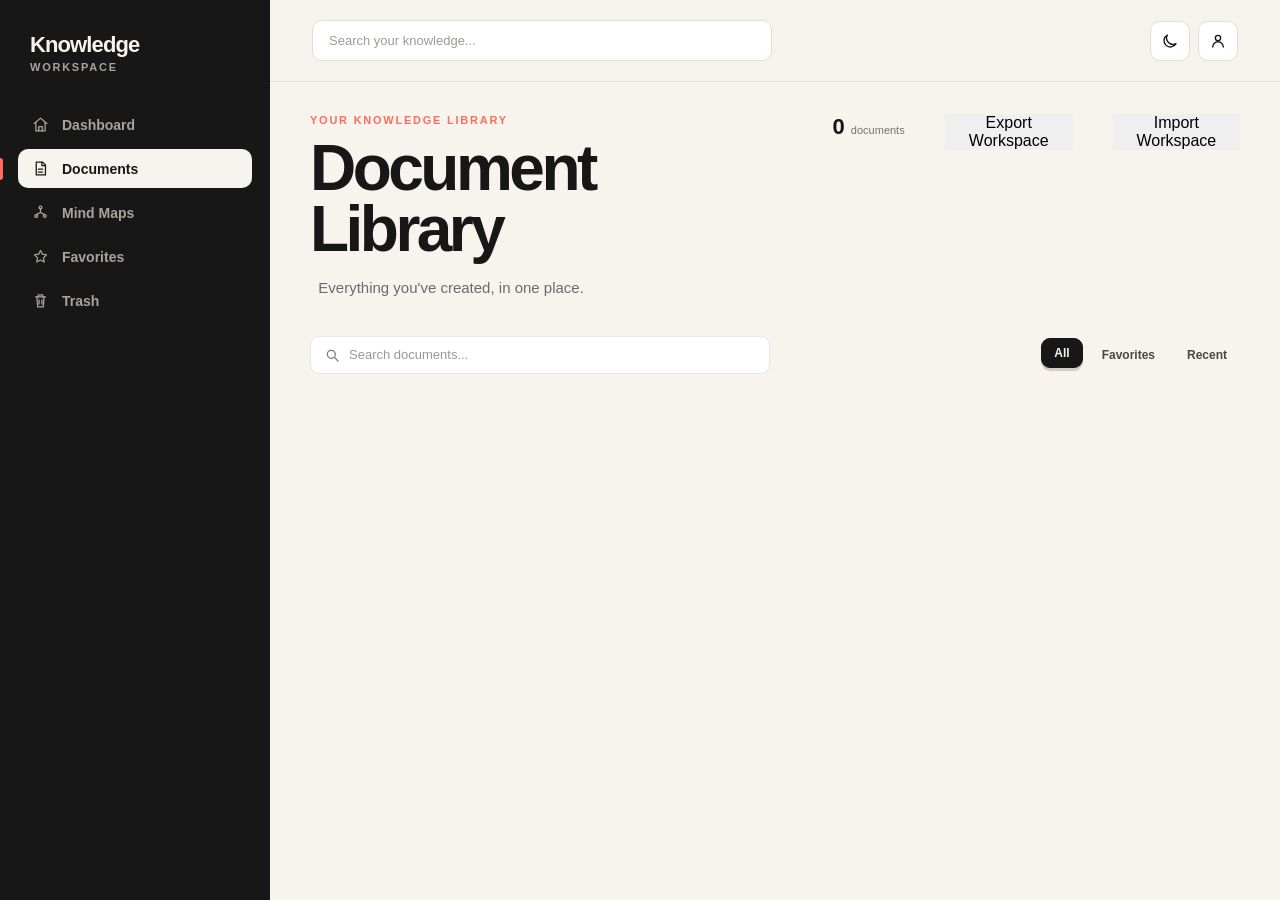
==== documents.html @ 34ec29ee "feat: add trash import export and attachments" ====
<!DOCTYPE html>
<html lang="en">
<head>
    <meta charset="UTF-8">
    <meta
        name="viewport"
        content="width=device-width, initial-scale=1.0"
    >
    <title>Documents — Knowledge Workspace</title>
    <link rel="stylesheet" href="css/style.css">
    <link rel="stylesheet" href="css/layout.css">
    <link rel="stylesheet" href="css/components.css">
    <link rel="stylesheet" href="css/documents.css">
</head>

<body>

    <div class="app">

        <aside class="sidebar">

            <div class="brand">
                <h2>Knowledge</h2>
                <span>Workspace</span>
            </div>

            <nav class="sidebar-nav">

                <button
                    class="nav-item"
                    type="button"
                    onclick="window.location.href='index.html'"
                >
                    <span>
                        <svg viewBox="0 0 24 24" aria-hidden="true">
                            <path d="M3 10.5L12 3l9 7.5"></path>
                            <path d="M5.5 9.5V21h13V9.5"></path>
                            <path d="M9.5 21v-6h5v6"></path>
                        </svg>
                    </span>
                    Dashboard
                </button>

                <button
                    class="nav-item active"
                    type="button"
                >
                    <span>
                        <svg viewBox="0 0 24 24" aria-hidden="true">
                            <path d="M6 3h9l4 4v14H6z"></path>
                            <path d="M14 3v5h5"></path>
                            <path d="M9 13h6"></path>
                            <path d="M9 17h6"></path>
                        </svg>
                    </span>
                    Documents
                </button>

                <button
                    class="nav-item"
                    type="button"
                >
                    <span>
                        <svg viewBox="0 0 24 24" aria-hidden="true">
                            <circle cx="12" cy="5" r="2"></circle>
                            <circle cx="6" cy="17" r="2"></circle>
                            <circle cx="18" cy="17" r="2"></circle>
                            <path d="M12 7v5"></path>
                            <path d="M12 12L6 15"></path>
                            <path d="M12 12l6 3"></path>
                        </svg>
                    </span>
                    Mind Maps
                </button>

                <button
                    class="nav-item"
                    type="button"
                >
                    <span>
                        <svg viewBox="0 0 24 24" aria-hidden="true">
                            <path d="M12 3.5l2.6 5.3 5.9.9-4.3 4.2 1 5.9-5.2-2.8-5.2 2.8 1-5.9-4.3-4.2 5.9-.9z"></path>
                        </svg>
                    </span>
                    Favorites
                </button>

                <button
                    class="nav-item"
                    type="button"
                    onclick="window.location.href='trash.html'"
                >
                    <span>
                        <svg viewBox="0 0 24 24" aria-hidden="true">
                            <path d="M5 7h14"></path>
                            <path d="M9 7V4h6v3"></path>
                            <path d="M7 7l1 14h8l1-14"></path>
                            <path d="M10 11v6"></path>
                            <path d="M14 11v6"></path>
                        </svg>
                    </span>
                    Trash
                </button>

            </nav>

        </aside>

        <main class="main-content">

            <header class="topbar">

                <div class="search-container">
                    <input
                        type="text"
                        id="searchInput"
                        placeholder="Search your knowledge..."
                        autocomplete="off"
                    >
                </div>

                <div class="topbar-actions">

                    <button
                        id="themeToggle"
                        title="Toggle theme"
                        type="button"
                    >
                        <svg
                            viewBox="0 0 24 24"
                            aria-hidden="true"
                        >
                            <path d="M20 15.5A8.5 8.5 0 0 1 8.5 4 8.5 8.5 0 1 0 20 15.5z"></path>
                        </svg>
                    </button>

                    <button
                        id="profileBtn"
                        title="Profile"
                        type="button"
                    >
                        <svg
                            viewBox="0 0 24 24"
                            aria-hidden="true"
                        >
                            <circle
                                cx="12"
                                cy="8"
                                r="3.5"
                            ></circle>
                            <path d="M5 20a7 7 0 0 1 14 0"></path>
                        </svg>
                    </button>

                </div>

            </header>

            <section class="documents-page">

                <div class="documents-header">

                    <div>
                        <div class="documents-eyebrow">
                            YOUR KNOWLEDGE LIBRARY
                        </div>

                        <h1>
                            Document Library
                        </h1>

                        <p>
                            &nbsp; Everything you've created, in one place.
                        </p>
                    </div>

                    <div class="documents-count">
                        <strong id="documentCount">0</strong>
                        <span>documents</span>
                    </div>
                    <button
                        id="exportWorkspaceBtn"
                        class="secondary-btn"
                        type="button"
                    >
                        Export Workspace
                    </button>

                    <button
                        id="importWorkspaceBtn"
                        class="secondary-btn"
                        type="button"
                    >
                        Import Workspace
                    </button>

                    <input
                        id="importWorkspaceInput"
                        type="file"
                        accept=".json,application/json"
                        hidden
                    >
                </div>

                <div class="documents-controls">

                    <div class="document-library-search">

                        <svg viewBox="0 0 24 24" aria-hidden="true">
                            <circle
                                cx="11"
                                cy="11"
                                r="6"
                            ></circle>
                            <path d="M16 16l5 5"></path>
                        </svg>

                        <input
                            type="text"
                            id="librarySearch"
                            placeholder="Search documents..."
                            autocomplete="off"
                        >

                    </div>

                    <div class="document-filters">

                        <button
                            class="library-filter active"
                            type="button"
                        >
                            All
                        </button>

                        <button
                            class="library-filter"
                            type="button"
                        >
                            Favorites
                        </button>

                        <button
                            class="library-filter"
                            type="button"
                        >
                            Recent
                        </button>

                    </div>

                </div>

                <div class="document-library-grid" id="documentLibraryGrid">

                </div>

            </section>

        </main>

    </div>
    <script
        type="module"
        src="js/app.js"
    ></script>
</body>
</html>
---- css/style.css ----
* {
    margin: 0;
    padding: 0;
    box-sizing: border-box;
}

html {
    scroll-behavior: smooth;
}

body {
    font-family: Arial, Helvetica, sans-serif;
    background: #F7F4ED;
    color: #171717;
    min-height: 100vh;
}

h1,
h2,
h3,
h4,
p {
    margin: 0;
}

h1,
h2,
h3 {
    letter-spacing: -0.03em;
}

button,
input,
textarea {
    font: inherit;
}

button {
    border: none;
    cursor: pointer;
}

::-webkit-scrollbar {
    width: 8px;
}

::-webkit-scrollbar-track {
    background: transparent;
}

::-webkit-scrollbar-thumb {
    background: #D4CEC2;
    border-radius: 20px;
}

::-webkit-scrollbar-thumb:hover {
    background: #B8B0A3;
}

::selection {
    background: #171717;
    color: #F7F4ED;
}

button,
a,
input,
.document-card,
.workspace-item,
.folder-item {
    transition:
        background-color 180ms ease,
        color 180ms ease,
        border-color 180ms ease,
        transform 180ms ease,
        box-shadow 180ms ease,
        opacity 180ms ease;
}

/* Mind Map */

.mindmap-widget {
    position: fixed;
    right: 28px;
    bottom: 28px;
    z-index: 100;
}

.mindmap-toggle {
    height: 52px;
    display: flex;
    align-items: center;
    justify-content: center;
    gap: 9px;
    padding: 0 18px;
    border: 1px solid rgba(23,23,23,0.12);
    border-radius: 26px;
    background: #171717;
    color: #FFFFFF;
    font-family: inherit;
    font-size: 13px;
    font-weight: 700;
    cursor: pointer;
    box-shadow: 0 14px 35px rgba(23,23,23,0.18);
    transition:
        transform 180ms ease,
        box-shadow 180ms ease;
}

.mindmap-toggle:hover {
    transform: translateY(-3px);
    box-shadow: 0 18px 40px rgba(23,23,23,0.25);
}

.mindmap-toggle span:first-child {
    font-size: 19px;
}

.mindmap-panel {
    position: absolute;
    right: 0;
    bottom: 66px;
    width: min(1100px, calc(100vw - 48px));
    height: min(600px, calc(100vh - 120px));
    overflow: hidden;
    background: #F3F0E8;
    border: 1px solid rgba(23,23,23,0.1);
    border-radius: 18px;
    box-shadow: 0 30px 80px rgba(23,23,23,0.22);
    opacity: 0;
    visibility: hidden;
    transform: translateY(14px) scale(0.96);
    transform-origin: bottom right;
    transition:
        opacity 180ms ease,
        transform 180ms ease,
        visibility 180ms ease;
}

.mindmap-widget:hover .mindmap-panel {
    opacity: 1;
    visibility: visible;
    transform: translateY(0) scale(1);
}

.mindmap-svg {
    display: block;
    width: 100%;
    height: 100%;
    cursor: grab;
    pointer-events: auto;
    background:
        radial-gradient(
            circle at 50% 50%,
            rgba(255,255,255,0.75),
            transparent 48%
        ),
        #F3F0E8;
}

.mindmap-svg.dragging {
    cursor: grabbing;
}

.mindmap-line {
    fill: none;
    stroke: #B8B7AE;
    stroke-width: 1.8;
}

.mindmap-workspace .mindmap-card {
    fill: #243447;
    stroke: #243447;
    stroke-width: 2;
}

.mindmap-folder .mindmap-card {
    fill: #D8A96A;
    stroke: #C99758;
    stroke-width: 1.5;
}

.mindmap-document .mindmap-card {
    fill: #FFFDF8;
    stroke: #D7D2C7;
    stroke-width: 1.5;
}

.mindmap-workspace .mindmap-eyebrow {
    fill: rgba(255,255,255,0.58);
    font-family: Georgia, serif;
    font-size: 8px;
    font-weight: 700;
    letter-spacing: 1.8px;
    pointer-events: none;
}

.mindmap-workspace .mindmap-title {
    fill: #FFFFFF;
    font-family: Georgia, serif;
    font-size: 17px;
    font-weight: 700;
    pointer-events: none;
}

.mindmap-card-title {
    fill: #263238;
    font-family: Georgia, serif;
    font-size: 11px;
    font-weight: 600;
    pointer-events: none;
}

.mindmap-folder .mindmap-card-title {
    fill: #352719;
}

.mindmap-node {
    cursor: pointer;
    pointer-events: all;
}

.mindmap-node:hover {
    opacity: 0.86;
}

.mindmap-card {
    transition:
        stroke 160ms ease,
        opacity 160ms ease;
}

.mindmap-node:hover .mindmap-card {
    opacity: 0.9;
}

.mindmap-link {
    stroke: #C99758;
    stroke-width: 2.4;
    stroke-dasharray: 7 5;
    opacity: 0.9;
    cursor: pointer;
    transition:
        opacity 160ms ease,
        stroke-width 160ms ease;
}

.mindmap-link-active {
    opacity: 1;
    stroke-width: 3.5;
}

.mindmap-document.mindmap-node-active .mindmap-card {
    stroke: #C99758;
    stroke-width: 4;
    filter: drop-shadow(0 5px 10px rgba(201,151,88,0.3));
}

.mindmap-node-active .mindmap-card {
    stroke: #C99758 !important;
    stroke-width: 4 !important;
    filter: drop-shadow(0 5px 10px rgba(201,151,88,0.3));
}

.mindmap-legend {
    position: absolute;
    left: 18px;
    bottom: 18px;
    display: flex;
    gap: 16px;
    padding: 8px 11px;
    border: 1px solid rgba(23,23,23,0.08);
    border-radius: 9px;
    background: rgba(255,253,248,0.94);
    box-shadow: 0 8px 20px rgba(23,23,23,0.08);
    color: #263238;
    font-size: 10px;
    font-weight: 600;
}

.mindmap-legend span {
    display: flex;
    align-items: center;
    gap: 6px;
}

.mindmap-legend-line {
    display: inline-block;
    width: 20px;
    height: 2px;
    background: #B8B7AE;
}

.mindmap-legend-line.relationship {
    height: 0;
    border-top: 2px dashed #C99758;
    background: none;
}

@media (max-width: 800px) {
    .mindmap-panel {
        width: calc(100vw - 32px);
        height: 420px;
    }

    .mindmap-widget {
        right: 16px;
        bottom: 16px;
    }

    .mindmap-toggle-label {
        display: none;
    }

    .mindmap-toggle {
        width: 52px;
        padding: 0;
    }
}

@media (prefers-reduced-motion: reduce) {
    *,
    *::before,
    *::after {
        animation-duration: 0.01ms !important;
        animation-iteration-count: 1 !important;
        transition-duration: 0.01ms !important;
        scroll-behavior: auto !important;
    }

    .mindmap-toggle,
    .mindmap-panel,
    .mindmap-card {
        transition: none;
    }
}
---- css/layout.css ----
.app {
    display: flex;
    min-height: 100vh;
}

.sidebar {
    width: 270px;
    min-width: 270px;
    height: 100vh;

    position: sticky;
    top: 0;

    display: flex;
    flex-direction: column;

    padding: 28px 18px;

    background: #171717;
    color: #F7F4ED;

    overflow-y: auto;
}

.brand {
    padding: 4px 12px 32px;
}

.brand h2 {
    font-size: 22px;
    font-weight: 800;
    letter-spacing: -0.04em;
}

.brand span {
    display: block;
    margin-top: 3px;

    color: #A9A49B;

    font-size: 11px;
    font-weight: 700;
    letter-spacing: 0.16em;
    text-transform: uppercase;
}

.sidebar-nav {
    display: flex;
    flex-direction: column;
    gap: 5px;
}

.nav-item {
    width: 100%;

    display: flex;
    align-items: center;
    gap: 12px;

    padding: 11px 12px;

    border-radius: 10px;

    background: transparent;
    color: #A9A49B;

    text-align: left;

    font-size: 14px;
    font-weight: 600;
}

.nav-item span {
    width: 20px;

    display: flex;
    justify-content: center;
    align-items: center;

    font-size: 16px;
}

.nav-item:hover {
    background: #242424;
    color: #F7F4ED;

    transform: translateX(3px);
}

.nav-item.active {
    background: #F7F4ED;
    color: #171717;
}

.sidebar-section {
    margin-top: 34px;
}

.section-header {
    display: flex;
    align-items: center;
    justify-content: space-between;

    padding: 0 10px;
    margin-bottom: 10px;
}

.section-header span {
    color: #77736C;

    font-size: 10px;
    font-weight: 800;

    letter-spacing: 0.14em;
}

.section-header button {
    width: 24px;
    height: 24px;

    display: flex;
    align-items: center;
    justify-content: center;

    border-radius: 7px;

    background: #242424;
    color: #A9A49B;

    font-size: 18px;
    line-height: 1;
}

.section-header button:hover {
    background: #F7F4ED;
    color: #171717;

    transform: rotate(90deg);
}

.main-content {
    flex: 1;
    min-width: 0;

    min-height: 100vh;

    background: #F7F4ED;
}

.topbar {
    height: 82px;

    display: flex;
    align-items: center;
    justify-content: space-between;

    padding: 0 42px;

    border-bottom: 1px solid #E3DED4;

    background: rgba(247, 244, 237, 0.92);

    position: sticky;
    top: 0;
    z-index: 20;
}

.search-container {
    width: min(460px, 50%);
}

.search-container input {
    width: 100%;

    padding: 12px 16px;

    border: 1px solid #E3DED4;
    border-radius: 10px;

    outline: none;

    background: #FFFFFF;
    color: #171717;

    font-size: 13px;
}

.search-container input::placeholder {
    color: #A09A90;
}

.search-container input:focus {
    border-color: #171717;

    box-shadow:
        0 0 0 3px rgba(23, 23, 23, 0.06);
}

.topbar-actions {
    display: flex;
    align-items: center;
    gap: 8px;
}

.topbar-actions button {
    width: 40px;
    height: 40px;

    display: flex;
    align-items: center;
    justify-content: center;

    border: 1px solid #E3DED4;
    border-radius: 10px;

    background: #FFFFFF;
    color: #171717;

    font-size: 15px;
}

.topbar-actions button:hover {
    border-color: #171717;

    transform: translateY(-2px);
}

.dashboard {
    max-width: 1380px;

    margin: 0 auto;

    padding: 56px 42px 80px;
}

.dashboard-header {
    display: flex;
    align-items: flex-end;
    justify-content: space-between;

    gap: 40px;

    padding-bottom: 42px;
}

.dashboard-header > div {
    max-width: 700px;
}

.dashboard-header h1 {
    margin-top: 7px;

    font-size: clamp(38px, 4vw, 58px);
    line-height: 0.98;
    font-weight: 800;
}

.dashboard-header .subtitle {
    margin-top: 18px;

    color: #6B6B6B;

    font-size: 16px;
}

@media (max-width: 900px) {

    .sidebar {
        width: 220px;
        min-width: 220px;
    }

    .topbar {
        padding: 0 24px;
    }

    .dashboard {
        padding: 40px 24px 60px;
    }

    .dashboard-header {
        align-items: flex-start;
        flex-direction: column;
    }

}

@media (max-width: 700px) {

    .sidebar {
        display: none;
    }

    .topbar {
        height: 72px;
        padding: 0 18px;
    }

    .search-container {
        width: 100%;
    }

    .topbar-actions {
        display: none;
    }

    .dashboard {
        padding: 32px 18px 50px;
    }

}
---- css/components.css ----
.eyebrow {
    color: #FF6B5E;
    font-size: 11px;
    font-weight: 800;
    letter-spacing: 0.16em;
    text-transform: uppercase;
}

.primary-btn {
    display: inline-flex;
    align-items: center;
    justify-content: center;
    gap: 9px;
    padding: 12px 18px;
    border-radius: 10px;
    background: #171717;
    color: #F7F4ED;
    font-size: 13px;
    font-weight: 700;
    box-shadow: 0 5px 0 #D4CEC2;
    transition:
        transform 180ms ease,
        box-shadow 180ms ease,
        background-color 180ms ease;
}

.primary-btn span {
    font-size: 18px;
    line-height: 1;
}

.primary-btn:hover {
    transform: translateY(-3px);
    box-shadow: 0 8px 0 #D4CEC2;
}

.primary-btn:active {
    transform: translateY(1px);
    box-shadow: 0 3px 0 #D4CEC2;
}

.quick-actions {
    display: grid;
    grid-template-columns: 1.35fr 1fr 0.85fr;
    gap: 16px;
    margin-bottom: 70px;
    animation: fadeUp 500ms ease 80ms both;
}

.quick-card {
    position: relative;
    min-height: 170px;
    display: flex;
    flex-direction: column;
    align-items: flex-start;
    justify-content: flex-end;
    padding: 26px;
    border: 1px solid #E3DED4;
    border-radius: 16px;
    background: #FFFFFF;
    text-align: left;
    overflow: hidden;
    cursor: pointer;
    transition:
        transform 220ms cubic-bezier(0.2, 0.8, 0.2, 1),
        border-color 220ms ease,
        box-shadow 220ms ease;
}

.quick-card:first-child {
    background: #171717;
    color: #F7F4ED;
    border-color: #171717;
}

.quick-card:first-child small {
    color: #A9A49B;
}

.quick-card:first-child > span {
    background: #2A2A2A;
}

.quick-card:nth-child(2) {
    background: #F0ECFF;
}

.quick-card:nth-child(3) {
    background: #E4F5F1;
}

.quick-card::before {
    content: "";
    position: absolute;
    width: 120px;
    height: 120px;
    top: -45px;
    right: -30px;
    border-radius: 45% 55% 50% 50%;
    background: #F4C95D;
    opacity: 0.75;
    transition: transform 300ms ease;
}

.quick-card:nth-child(2)::before {
    background: #B8A7FF;
}

.quick-card:nth-child(3)::before {
    background: #1FA7A0;
}

.quick-card:hover {
    transform: translateY(-5px);
    border-color: #171717;
    box-shadow: 0 12px 30px rgba(23, 23, 23, 0.08);
}

.quick-card:hover::before {
    transform: scale(1.3) rotate(15deg);
}

.quick-card > span {
    position: relative;
    z-index: 1;
    width: 42px;
    height: 42px;
    display: flex;
    align-items: center;
    justify-content: center;
    margin-bottom: auto;
    border-radius: 11px;
    background: #F7F4ED;
    font-size: 20px;
}

.quick-card strong {
    position: relative;
    z-index: 1;
    font-size: 16px;
    font-weight: 750;
}

.quick-card small {
    position: relative;
    z-index: 1;
    margin-top: 5px;
    color: #77736C;
    font-size: 12px;
}

.content-section {
    margin-top: 10px;
    animation: fadeUp 500ms ease 160ms both;
}

.section-title {
    display: flex;
    align-items: flex-end;
    justify-content: space-between;
    margin-bottom: 20px;
}

.section-title h2 {
    font-size: 25px;
    font-weight: 800;
}

.section-title p {
    margin-top: 5px;
    color: #77736C;
    font-size: 13px;
}

.text-btn {
    background: transparent;
    color: #171717;
    font-size: 13px;
    font-weight: 700;
}

.text-btn:hover {
    transform: translateX(4px);
}

.document-grid {
    display: grid;
    grid-template-columns: repeat(auto-fill, minmax(240px, 1fr));
    gap: 16px;
    align-items: stretch;
}

.document-card {
    position: relative;
    min-height: 205px;
    display: flex;
    flex-direction: column;
    padding: 24px;
    border: 1px solid #E3DED4;
    border-radius: 16px;
    background: #FFFFFF;
    cursor: pointer;
    overflow: hidden;
    animation: scaleIn 300ms ease both;
    transition:
        transform 220ms cubic-bezier(0.2, 0.8, 0.2, 1),
        border-color 220ms ease,
        box-shadow 220ms ease;
}

.document-card::after {
    content: "";
    position: absolute;
    width: 7px;
    height: 7px;
    top: 18px;
    right: 18px;
    border-radius: 50%;
    background: #FF6B5E;
}

.document-card::before {
    content: "";
    position: absolute;
    left: 0;
    bottom: 0;
    width: 100%;
    height: 3px;
    background: #E3DED4;
    transform: scaleX(0);
    transform-origin: left;
    transition: transform 250ms ease;
}

.document-card:hover {
    transform: translateY(-6px) rotate(-0.3deg);
    border-color: #171717;
    box-shadow: 0 14px 30px rgba(23, 23, 23, 0.08);
}

.document-card:hover::before {
    transform: scaleX(1);
}

.document-card:nth-child(even):hover {
    transform: translateY(-6px) rotate(0.3deg);
}

.document-card:nth-child(3n + 1)::before {
    background: #5865F2;
}

.document-card:nth-child(3n + 2)::before {
    background: #FF6B5E;
}

.document-card:nth-child(3n)::before {
    background: #1FA7A0;
}

.document-card.active {
    border: 2px solid #5865F2;
}

.document-icon {
    position: relative;
    width: 44px;
    height: 44px;
    display: flex;
    align-items: center;
    justify-content: center;
    margin-bottom: 30px;
    border-radius: 11px;
    background: #F0ECFF;
    font-size: 20px;
    overflow: hidden;
    transition:
        transform 220ms cubic-bezier(0.2, 0.8, 0.2, 1);
}

.document-icon::after {
    content: "";
    position: absolute;
    width: 18px;
    height: 18px;
    top: -7px;
    right: -7px;
    border-radius: 50%;
    background: #F4C95D;
    opacity: 0.7;
}

.document-card:nth-child(3n + 2) .document-icon {
    background: #FFF0EC;
}

.document-card:nth-child(3n) .document-icon {
    background: #E4F5F1;
}

.document-card:hover .document-icon {
    transform: rotate(-4deg) scale(1.06);
}

.document-info {
    min-width: 0;
}

.document-info h3 {
    max-width: 85%;
    font-size: 17px;
    font-weight: 750;
    line-height: 1.2;
    overflow: hidden;
    text-overflow: ellipsis;
    white-space: nowrap;
}

.document-info p {
    display: inline-flex;
    align-items: center;
    gap: 5px;
    margin-top: 7px;
    color: #77736C;
    font-size: 12px;
}

.document-info p::before {
    content: "";
    width: 5px;
    height: 5px;
    border-radius: 50%;
    background: #B8A7FF;
}

.document-card-top {
    display: flex;
    align-items: flex-start;
    justify-content: space-between;
}

.favorite-document-btn {
    width: 32px;
    height: 32px;
    display: grid;
    place-items: center;
    border: none;
    background: transparent;
    color: #888;
    cursor: pointer;
    font-size: 19px;
    line-height: 1;
    transition: color 160ms ease, transform 160ms ease;
}

.favorite-document-btn:hover {
    color: #B87935;
    transform: scale(1.12);
}

.document-info {
    margin-top: 16px;
}

.document-meta-row {
    display: flex;
    align-items: center;
    justify-content: space-between;
    gap: 12px;
    margin-top: 10px;
    min-height: 30px;
}

.document-tags {
    display: flex;
    align-items: center;
    flex-wrap: wrap;
    gap: 5px;
    min-width: 0;
}

.document-tags span {
    padding: 4px 7px;
    background: #F1EEE6;
    color: #666;
    border-radius: 5px;
    font-size: 10px;
    font-weight: 700;
}

.tag-document-btn {
    border: none;
    background: transparent;
    color: #999;
    padding: 3px 6px;
    font-family: inherit;
    font-size: 12px;
    font-weight: 700;
    cursor: pointer;
    transition: color 150ms ease, background 150ms ease;
}

.tag-document-btn:hover {
    color: #171717;
    background: #F1EEE6;
    border-radius: 5px;
}

.document-add-tag {
    padding: 4px 7px;
}

.document-card-actions {
    display: flex;
    align-items: center;
    gap: 3px;
    flex-shrink: 0;
    opacity: 0;
    transform: translateY(3px);
    transition: opacity 160ms ease, transform 160ms ease;
}

.document-card:hover .document-card-actions {
    opacity: 1;
    transform: translateY(0);
}

.rename-document-btn,
.delete-document-btn {
    width: 28px;
    height: 28px;
    display: grid;
    place-items: center;
    border: none;
    background: transparent;
    color: #888;
    cursor: pointer;
    border-radius: 5px;
    transition: background 150ms ease, color 150ms ease;
}

.rename-document-btn:hover {
    background: #F1EEE6;
    color: #171717;
}

.delete-document-btn:hover {
    background: #F8EDED;
    color: #9B3D3D;
}

.workspace-item,
.folder-item {
    position: relative;
    display: flex;
    align-items: center;
    min-height: 40px;
    margin-bottom: 3px;
    padding: 7px 8px;
    border-radius: 9px;
    color: #A9A49B;
    cursor: pointer;
    transition:
        transform 180ms ease,
        background-color 180ms ease,
        color 180ms ease;
}

.workspace-item:hover,
.folder-item:hover {
    background: #242424;
    color: #F7F4ED;
    transform: translateX(4px);
}

.workspace-item.active,
.folder-item.active {
    background: #292929;
    color: #FFFFFF;
    box-shadow: inset 3px 0 0 #FF6B5E;
}

.workspace-name,
.folder-name {
    flex: 1;
    overflow: hidden;
    padding-right: 4px;
    font-size: 13px;
    font-weight: 600;
    text-overflow: ellipsis;
    white-space: nowrap;
}

.workspace-icon,
.folder-icon {
    width: 22px;
    height: 22px;
    display: flex;
    align-items: center;
    justify-content: center;
    flex-shrink: 0;
    margin-right: 7px;
    color: #77736C;
}

.workspace-item:hover .workspace-icon,
.workspace-item.active .workspace-icon {
    color: #F4C95D;
}

.folder-item:hover .folder-icon,
.folder-item.active .folder-icon {
    color: #1FA7A0;
}

.workspace-icon svg,
.folder-icon svg {
    width: 15px;
    height: 15px;
}

.rename-workspace-btn,
.delete-workspace-btn,
.rename-folder-btn,
.delete-folder-btn {
    width: 26px;
    height: 26px;
    display: flex;
    align-items: center;
    justify-content: center;
    flex-shrink: 0;
    margin-left: 3px;
    border-radius: 6px;
    background: transparent;
    color: #77736C;
    font-size: 11px;
    opacity: 0;
}

.workspace-item:hover button,
.folder-item:hover button {
    opacity: 1;
}

.rename-workspace-btn:hover,
.rename-folder-btn:hover {
    background: #B8A7FF;
    color: #171717;
}

.delete-workspace-btn:hover,
.delete-folder-btn:hover {
    background: #FF6B5E;
    color: #FFFFFF;
}

.rename-workspace-btn svg,
.delete-workspace-btn svg,
.rename-folder-btn svg,
.delete-folder-btn svg,
.rename-document-btn svg,
.delete-document-btn svg {
    width: 14px;
    height: 14px;
}

.sidebar-section {
    position: relative;
}

.sidebar-section + .sidebar-section {
    padding-top: 4px;
}

.sidebar-section + .sidebar-section::before {
    content: "";
    position: absolute;
    top: -17px;
    left: 10px;
    right: 10px;
    height: 1px;
    background: #2B2B2B;
}

.empty-state {
    position: relative;
    grid-column: 1 / -1;
    min-height: 280px;
    display: flex;
    flex-direction: column;
    align-items: center;
    justify-content: center;
    padding: 40px;
    border: 1px dashed #CFC8BB;
    border-radius: 18px;
    background: rgba(255, 255, 255, 0.45);
    text-align: center;
    overflow: hidden;
    animation: fadeUp 400ms ease both;
}

.empty-state::before,
.empty-state::after {
    content: "";
    position: absolute;
    border-radius: 50%;
    pointer-events: none;
}

.empty-state::before {
    width: 110px;
    height: 110px;
    top: -55px;
    right: 8%;
    background: #B8A7FF;
    opacity: 0.25;
}

.empty-state::after {
    width: 75px;
    height: 75px;
    bottom: -35px;
    left: 10%;
    background: #1FA7A0;
    opacity: 0.18;
}

.empty-state > * {
    position: relative;
    z-index: 1;
}

.empty-icon {
    width: 58px;
    height: 58px;
    display: flex;
    align-items: center;
    justify-content: center;
    margin-bottom: 16px;
    border-radius: 16px;
    background: #F4C95D;
    font-size: 25px;
}

.empty-state h3 {
    font-size: 18px;
}

.empty-state p {
    max-width: 400px;
    margin-top: 8px;
    color: #77736C;
    font-size: 13px;
    line-height: 1.6;
}

.empty-state .primary-btn {
    margin-top: 20px;
}

svg {
    width: 18px;
    height: 18px;
    fill: none;
    stroke: currentColor;
    stroke-width: 1.8;
    stroke-linecap: round;
    stroke-linejoin: round;
    pointer-events: none;
}

.mindmap-svg {
    pointer-events: auto;
}

.nav-item svg {
    width: 17px;
    height: 17px;
}

.document-icon svg {
    width: 21px;
    height: 21px;
}

.dashboard-header {
    position: relative;
    min-height: 300px;
    display: flex;
    align-items: center;
    justify-content: space-between;
    padding: 30px 0 55px;
    overflow: hidden;
    animation: fadeUp 500ms ease both;
}

.hero-copy {
    position: relative;
    z-index: 2;
    max-width: 760px;
}

.hero-label {
    display: inline-flex;
    align-items: center;
    gap: 8px;
    margin-bottom: 18px;
    color: #6B6B6B;
    font-size: 10px;
    font-weight: 800;
    letter-spacing: 0.16em;
}

.hero-dot {
    width: 7px;
    height: 7px;
    border-radius: 50%;
    background: #FF6B5E;
}

.hero-copy h1 {
    max-width: 700px;
    font-size: clamp(58px, 7vw, 94px);
    line-height: 0.88;
    font-weight: 850;
    letter-spacing: -0.065em;
}

.hero-copy h1 span {
    display: inline-block;
    position: relative;
    color: #5865F2;
}

.hero-copy h1 span::after {
    content: "";
    position: absolute;
    left: 4px;
    right: -8px;
    bottom: -5px;
    height: 7px;
    background: #F4C95D;
    transform: rotate(-1.5deg);
    z-index: -1;
}

.hero-copy .subtitle {
    max-width: 480px;
    margin-top: 28px;
    color: #6B6B6B;
    font-size: 16px;
    line-height: 1.6;
}

.hero-side {
    position: relative;
    width: 230px;
    height: 230px;
    flex-shrink: 0;
}

.hero-shape {
    position: absolute;
    transition: transform 300ms ease;
}

.hero-shape-yellow {
    width: 120px;
    height: 120px;
    top: 10px;
    right: 20px;
    border-radius: 42% 58% 55% 45%;
    background: #F4C95D;
    transform: rotate(12deg);
}

.hero-shape-purple {
    width: 90px;
    height: 90px;
    top: 78px;
    left: 10px;
    border-radius: 50% 45% 55% 50%;
    background: #B8A7FF;
    transform: rotate(-18deg);
}

.hero-shape-teal {
    width: 65px;
    height: 65px;
    right: 5px;
    bottom: 15px;
    border-radius: 50%;
    background: #1FA7A0;
    transform: rotate(8deg);
}

.hero-side .primary-btn {
    position: absolute;
    left: 35px;
    bottom: 58px;
    z-index: 3;
}

.hero-side:hover .hero-shape-yellow {
    transform: rotate(18deg) translate(5px, -5px);
}

.hero-side:hover .hero-shape-purple {
    transform: rotate(-25deg) translate(-5px, 4px);
}

.hero-side:hover .hero-shape-teal {
    transform: translate(4px, -5px);
}

.nav-item {
    position: relative;
}

.nav-item.active::before {
    content: "";
    position: absolute;
    left: -18px;
    top: 50%;
    width: 3px;
    height: 22px;
    border-radius: 0 4px 4px 0;
    background: #FF6B5E;
    transform: translateY(-50%);
}

.topbar-actions button,
.section-header button {
    transition:
        transform 180ms ease,
        background-color 180ms ease,
        border-color 180ms ease,
        color 180ms ease;
}

.topbar-actions button:active,
.section-header button:active {
    transform: scale(0.92);
}

.document-card:nth-child(1) {
    animation-delay: 40ms;
}

.document-card:nth-child(2) {
    animation-delay: 80ms;
}

.document-card:nth-child(3) {
    animation-delay: 120ms;
}

.document-card:nth-child(4) {
    animation-delay: 160ms;
}

.document-card:nth-child(5) {
    animation-delay: 200ms;
}

.document-card:nth-child(6) {
    animation-delay: 240ms;
}

.modal-backdrop {
    position: fixed;
    inset: 0;
    z-index: 100;
    display: flex;
    align-items: center;
    justify-content: center;
    padding: 24px;
    background: rgba(23, 23, 23, 0.48);
    backdrop-filter: blur(5px);
    opacity: 0;
    pointer-events: none;
    transition: opacity 200ms ease;
}

.modal-backdrop.visible {
    opacity: 1;
    pointer-events: auto;
}

.modal {
    width: min(430px, 100%);
    padding: 28px;
    border: 1px solid #E3DED4;
    border-radius: 18px;
    background: #F7F4ED;
    box-shadow: 0 25px 70px rgba(23, 23, 23, 0.22);
    transform: translateY(18px) scale(0.97);
    transition:
        transform 220ms cubic-bezier(0.2, 0.8, 0.2, 1);
}

.modal-backdrop.visible .modal {
    transform: translateY(0) scale(1);
}

.modal-danger {
    border-top: 4px solid #FF6B5E;
}

.modal-header {
    display: flex;
    align-items: flex-start;
    justify-content: space-between;
    gap: 20px;
}

.modal-header h3 {
    font-size: 22px;
    font-weight: 800;
}

.modal-description {
    margin-top: 8px;
    color: #77736C;
    font-size: 13px;
    line-height: 1.6;
}

.modal-close {
    width: 32px;
    height: 32px;
    display: flex;
    align-items: center;
    justify-content: center;
    flex-shrink: 0;
    border-radius: 8px;
    background: #FFFFFF;
    color: #6B6B6B;
    font-size: 18px;
}

.modal-close:hover {
    background: #171717;
    color: #FFFFFF;
}

.modal-input {
    width: 100%;
    margin-top: 22px;
    padding: 13px 14px;
    border: 1px solid #D8D1C5;
    border-radius: 10px;
    outline: none;
    background: #FFFFFF;
    color: #171717;
    font-size: 14px;
}

.modal-input:focus {
    border-color: #5865F2;
    box-shadow: 0 0 0 3px rgba(88, 101, 242, 0.1);
}

.modal-actions {
    display: flex;
    justify-content: flex-end;
    gap: 9px;
    margin-top: 22px;
}

.modal-btn {
    padding: 10px 16px;
    border-radius: 9px;
    font-size: 13px;
    font-weight: 700;
}

.modal-btn-secondary {
    background: #E9E4DA;
    color: #171717;
}

.modal-btn-secondary:hover {
    background: #DCD5C9;
}

.modal-btn-primary {
    background: #171717;
    color: #F7F4ED;
}

.modal-btn-primary:hover {
    transform: translateY(-2px);
}

.modal-btn-danger {
    background: #FF6B5E;
    color: #FFFFFF;
}

.modal-btn-danger:hover {
    background: #E85B50;
    transform: translateY(-2px);
}

.toast-container {
    position: fixed;
    right: 24px;
    bottom: 24px;
    z-index: 150;
    display: flex;
    flex-direction: column;
    gap: 10px;
    pointer-events: none;
}

.toast {
    min-width: 260px;
    max-width: 380px;
    display: flex;
    align-items: center;
    gap: 11px;
    padding: 13px 15px;
    border: 1px solid #E3DED4;
    border-radius: 11px;
    background: #171717;
    color: #F7F4ED;
    font-size: 13px;
    font-weight: 600;
    box-shadow: 0 15px 35px rgba(23, 23, 23, 0.18);
    animation: toastIn 300ms cubic-bezier(0.2, 0.8, 0.2, 1) both;
}

.toast.success {
    border-left: 4px solid #1FA7A0;
}

.toast.error {
    border-left: 4px solid #FF6B5E;
}

.toast.hide {
    animation: toastOut 220ms ease both;
}

@keyframes fadeUp {
    from {
        opacity: 0;
        transform: translateY(12px);
    }

    to {
        opacity: 1;
        transform: translateY(0);
    }
}

@keyframes scaleIn {
    from {
        opacity: 0;
        transform: scale(0.96);
    }

    to {
        opacity: 1;
        transform: scale(1);
    }
}

@keyframes toastIn {
    from {
        opacity: 0;
        transform: translateY(12px) scale(0.96);
    }

    to {
        opacity: 1;
        transform: translateY(0) scale(1);
    }
}

@keyframes toastOut {
    from {
        opacity: 1;
        transform: translateY(0) scale(1);
    }

    to {
        opacity: 0;
        transform: translateY(8px) scale(0.97);
    }
}

@media (min-width: 1200px) {
    .dashboard-header {
        padding-top: 45px;
        padding-bottom: 65px;
    }
}

@media (max-width: 850px) {
    .quick-actions {
        grid-template-columns: 1fr;
    }
}

@media (max-width: 700px) {
    .sidebar {
        display: none;
    }

    .hero-side {
        display: none;
    }

    .hero-copy h1 {
        font-size: 58px;
    }

    .document-grid {
        grid-template-columns: 1fr;
    }

    .section-title {
        align-items: flex-start;
        flex-direction: column;
        gap: 10px;
    }

    .toast-container {
        left: 18px;
        right: 18px;
        bottom: 18px;
    }

    .toast {
        min-width: 0;
        width: 100%;
    }

    .document-meta-row {
        align-items: flex-start;
    }

    .document-card-actions {
        opacity: 1;
        transform: none;
    }
}

@media (prefers-reduced-motion: reduce) {
    .dashboard-header,
    .quick-actions,
    .content-section,
    .document-card,
    .empty-state {
        animation: none;
    }
}

.document-search {
    width: 100%;
    max-width: 520px;
    display: flex;
    align-items: center;
    gap: 10px;
    margin-bottom: 12px;
    padding: 11px 14px;
    border: 1px solid rgba(23,23,23,0.1);
    background: #FFFFFF;
    border-radius: 8px;
    transition: border-color 180ms ease, box-shadow 180ms ease;
}

.document-search:focus-within {
    border-color: rgba(23,23,23,0.3);
    box-shadow: 0 6px 20px rgba(23,23,23,0.06);
}

.document-search svg {
    width: 17px;
    height: 17px;
    flex-shrink: 0;
    fill: none;
    stroke: #777;
    stroke-width: 1.8;
    stroke-linecap: round;
}

.document-search input {
    width: 100%;
    border: none;
    outline: none;
    background: transparent;
    color: #171717;
    font-family: inherit;
    font-size: 13px;
}

.document-search input::placeholder {
    color: #999;
}

#favoritesFilterBtn,
#recentFilterBtn {
    margin-bottom: 22px;
    padding: 5px 8px;
    border: 1px solid transparent;
    border-radius: 9px;
    background: transparent;
    color: #4A4742;
    transition:
        transform 180ms ease,
        background-color 180ms ease,
        border-color 180ms ease,
        color 180ms ease,
        box-shadow 180ms ease;
}

#favoritesFilterBtn:hover,
#recentFilterBtn:hover {
    background: #F1EEE6;
    color: #171717;
    transform: translateY(-2px);
}

#favoritesFilterBtn.active,
#recentFilterBtn.active {
    border-color: #171717;
    background: #171717;
    color: #F7F4ED;
    box-shadow: 0 4px 0 #D4CEC2;
    transform: translateY(-2px);
}

#favoritesFilterBtn.active:hover,
#recentFilterBtn.active:hover {
    background: #292929;
    border-color: #292929;
    transform: translateY(-3px);
    box-shadow: 0 6px 0 #D4CEC2;
}

#favoritesFilterBtn:active,
#recentFilterBtn:active {
    transform: translateY(1px);
    box-shadow: none;
}
.filter-instruction {
    margin-bottom: 22px;
    padding: 5px 8px;
    border: 1px solid transparent;
    border-radius: 9px;
    background: transparent;
    color: #4A4742;
    transition:
        transform 180ms ease,
        background-color 180ms ease,
        border-color 180ms ease,
        color 180ms ease,
        box-shadow 180ms ease;
}
---- css/documents.css ----
.documents-page {
    width: 100%;
    max-width: 1320px;
    margin: 0 auto;
    padding: 32px 40px 70px;
    animation: fadeUp 500ms ease both;
}

.documents-header {
    display: flex;
    align-items: flex-start;
    justify-content: space-between;
    gap: 40px;
    margin-bottom: 36px;
}

.documents-eyebrow {
    margin-bottom: 12px;
    color: #FF6B5E;
    font-size: 11px;
    font-weight: 800;
    letter-spacing: 0.16em;
    text-transform: uppercase;
}

.documents-header h1 {
    font-size: clamp(44px, 5vw, 64px);
    line-height: 0.95;
    font-weight: 850;
    letter-spacing: -0.055em;
}

.documents-header p {
    margin-top: 16px;
    color: #6B6B6B;
    font-size: 15px;
    line-height: 1.6;
}
.documents-count {
    display: flex;
    align-items: baseline;
    gap: 6px;
    padding-bottom: 4px;
    color: #77736C;
}

.documents-count strong {
    color: #171717;
    font-size: 22px;
    font-weight: 800;
}

.documents-count span {
    font-size: 11px;
}

.documents-controls {
    display: flex;
    align-items: center;
    justify-content: space-between;
    gap: 16px;
    margin-bottom: 20px;
}

.document-library-search {
    width: 100%;
    max-width: 460px;
    display: flex;
    align-items: center;
    gap: 9px;
    padding: 10px 13px;
    border: 1px solid rgba(23,23,23,0.1);
    border-radius: 9px;
    background: #FFFFFF;
    transition:
        border-color 180ms ease,
        box-shadow 180ms ease;
}

.document-library-search:focus-within {
    border-color: rgba(23,23,23,0.3);
    box-shadow: 0 6px 18px rgba(23,23,23,0.06);
}

.document-library-search svg {
    width: 16px;
    height: 16px;
    flex-shrink: 0;
    fill: none;
    stroke: #777;
    stroke-width: 1.8;
    stroke-linecap: round;
}

.document-library-search input {
    width: 100%;
    border: none;
    outline: none;
    background: transparent;
    color: #171717;
    font-family: inherit;
    font-size: 13px;
}

.document-library-search input::placeholder {
    color: #999;
}

.document-filters {
    display: flex;
    align-items: center;
    gap: 6px;
    flex-shrink: 0;
}

.library-filter {
    padding: 7px 12px;
    border: 1px solid transparent;
    border-radius: 9px;
    background: transparent;
    color: #4A4742;
    font-family: inherit;
    font-size: 12px;
    font-weight: 700;
    cursor: pointer;
    transition:
        transform 180ms ease,
        background-color 180ms ease,
        border-color 180ms ease,
        color 180ms ease,
        box-shadow 180ms ease;
}

.library-filter:hover {
    background: #F1EEE6;
    color: #171717;
    transform: translateY(-2px);
}

.library-filter.active {
    border-color: #171717;
    background: #171717;
    color: #F7F4ED;
    box-shadow: 0 3px 0 #D4CEC2;
    transform: translateY(-2px);
}

.document-library-grid {
    display: grid;
    grid-template-columns: repeat(auto-fill, minmax(230px, 1fr));
    gap: 14px;
}

.library-document-card {
    position: relative;
    min-height: 195px;
    display: flex;
    flex-direction: column;
    padding: 20px;
    border: 1px solid #E3DED4;
    border-radius: 14px;
    background: #FFFFFF;
    cursor: pointer;
    overflow: hidden;
    animation: scaleIn 300ms ease both;
    transition:
        transform 220ms cubic-bezier(0.2, 0.8, 0.2, 1),
        border-color 220ms ease,
        box-shadow 220ms ease;
}

.library-document-card::after {
    content: "";
    position: absolute;
    width: 6px;
    height: 6px;
    top: 16px;
    right: 16px;
    border-radius: 50%;
    background: #FF6B5E;
}

.library-document-card::before {
    content: "";
    position: absolute;
    left: 0;
    bottom: 0;
    width: 100%;
    height: 3px;
    background: #E3DED4;
    transform: scaleX(0);
    transform-origin: left;
    transition: transform 250ms ease;
}

.library-document-card:hover {
    transform: translateY(-5px) rotate(-0.25deg);
    border-color: #171717;
    box-shadow: 0 12px 26px rgba(23,23,23,0.08);
}

.library-document-card:hover::before {
    transform: scaleX(1);
}

.library-document-card:nth-child(even):hover {
    transform: translateY(-5px) rotate(0.25deg);
}

.library-document-icon {
    width: 40px;
    height: 40px;
    display: flex;
    align-items: center;
    justify-content: center;
    margin-bottom: 20px;
    border-radius: 10px;
    background: #F0ECFF;
    font-size: 19px;
}

.library-document-card:nth-child(3n + 2) .library-document-icon {
    background: #FFF0EC;
}

.library-document-card:nth-child(3n) .library-document-icon {
    background: #E4F5F1;
}

.library-document-icon svg {
    width: 20px;
    height: 20px;
}

.library-document-name {
    max-width: 85%;
    overflow: hidden;
    text-overflow: ellipsis;
    white-space: nowrap;
    font-size: 16px;
    font-weight: 750;
    line-height: 1.2;
}

.library-document-blocks {
    margin-top: 6px;
    color: #77736C;
    font-size: 11px;
}

.library-document-context {
    display: flex;
    flex-direction: column;
    gap: 3px;
    margin-top: auto;
    padding-top: 17px;
    color: #6B6B6B;
    font-size: 10px;
}

.library-document-context strong {
    color: #3F3C37;
    font-weight: 700;
}

.library-document-tags {
    display: flex;
    flex-wrap: wrap;
    gap: 4px;
    margin-top: 7px;
}

.library-document-tags span {
    padding: 3px 6px;
    border-radius: 5px;
    background: #F1EEE6;
    color: #666;
    font-size: 9px;
    font-weight: 700;
}

@media (max-width: 850px) {
    .documents-header {
        align-items: flex-start;
        flex-direction: column;
    }

    .documents-controls {
        align-items: stretch;
        flex-direction: column;
    }

    .document-library-search {
        max-width: none;
    }

    .document-filters {
        align-self: flex-start;
    }
}

@media (max-width: 700px) {
    .documents-page {
        padding-top: 22px;
    }

    .documents-header h1 {
        font-size: 42px;
    }

    .document-library-grid {
        grid-template-columns: 1fr;
    }
}
@media (max-width: 900px) {
    .documents-page {
        padding-left: 28px;
        padding-right: 28px;
    }
}

@media (max-width: 600px) {
    .documents-page {
        padding-left: 18px;
        padding-right: 18px;
    }
}

.trash-retention-note {
    margin-top: 8px;
    color: #817C73;
    font-size: 13px;
}
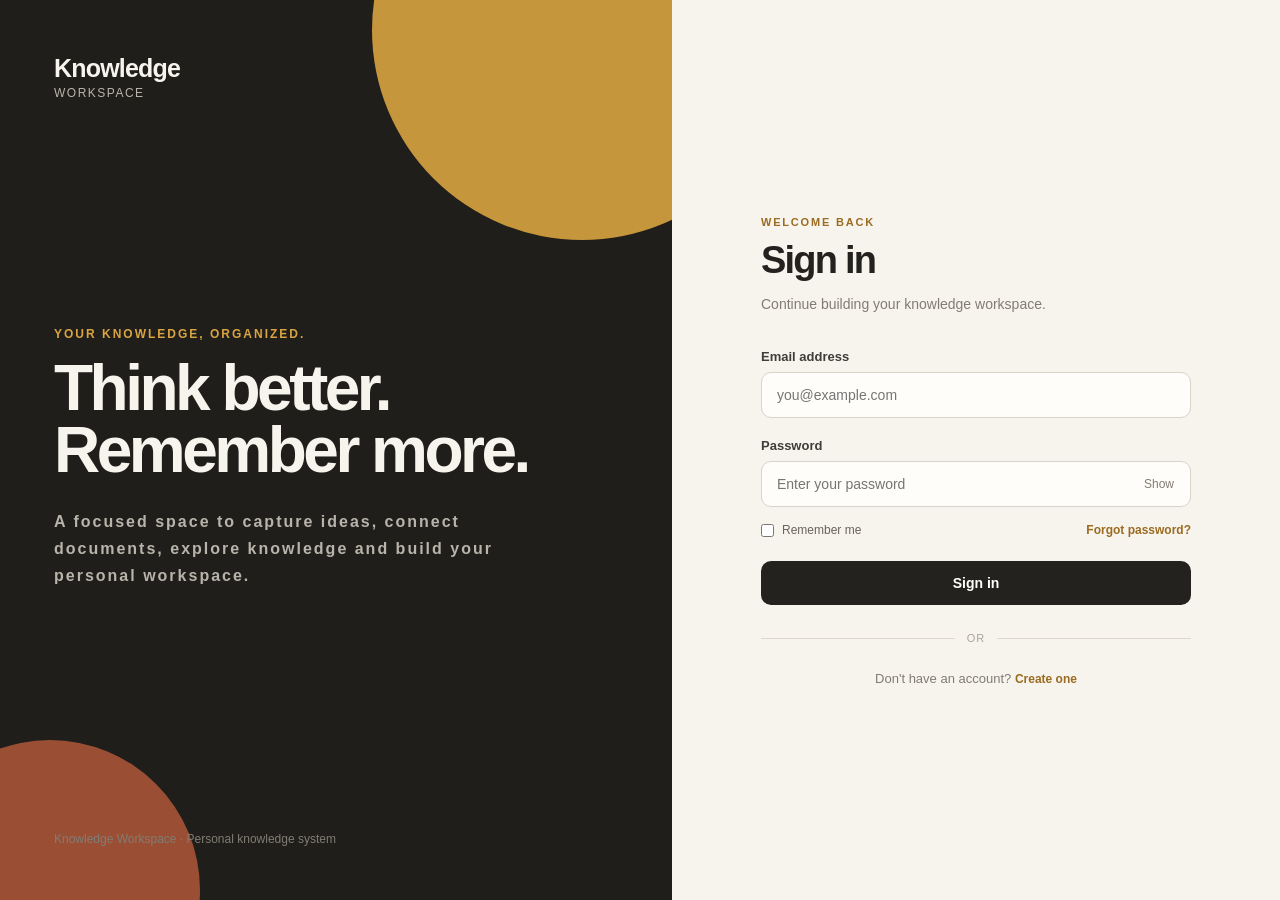
==== commit 4228a8b1: "chore: finalize ui polish and project testing" ====
--- a/documents.html
+++ b/documents.html
@@ -59,6 +59,7 @@
                 <button
                     class="nav-item"
                     type="button"
+                    onclick="window.location.href='mindmaps.html'"
                 >
                     <span>
                         <svg viewBox="0 0 24 24" aria-hidden="true">
@@ -76,6 +77,7 @@
                 <button
                     class="nav-item"
                     type="button"
+                    onclick="window.location.href='favorites.html'"
                 >
                     <span>
                         <svg viewBox="0 0 24 24" aria-hidden="true">
@@ -174,32 +176,42 @@
                         </p>
                     </div>
 
-                    <div class="documents-count">
-                        <strong id="documentCount">0</strong>
-                        <span>documents</span>
-                    </div>
-                    <button
-                        id="exportWorkspaceBtn"
-                        class="secondary-btn"
-                        type="button"
-                    >
-                        Export Workspace
-                    </button>
-
-                    <button
-                        id="importWorkspaceBtn"
-                        class="secondary-btn"
-                        type="button"
-                    >
-                        Import Workspace
-                    </button>
-
-                    <input
-                        id="importWorkspaceInput"
-                        type="file"
-                        accept=".json,application/json"
-                        hidden
-                    >
+                    <div class="documents-header-actions">
+
+                        <div class="documents-count">
+                            <strong id="documentCount">0</strong>
+                            <span>documents</span>
+                        </div>
+
+                        <div class="workspace-actions">
+
+                            <button
+                                id="exportWorkspaceBtn"
+                                class="secondary-btn"
+                                type="button"
+                            >
+                                Export Workspace
+                            </button>
+
+                            <button
+                                id="importWorkspaceBtn"
+                                class="secondary-btn"
+                                type="button"
+                            >
+                                Import Workspace
+                            </button>
+
+                            <input
+                                id="importWorkspaceInput"
+                                type="file"
+                                accept=".json,application/json"
+                                hidden
+                            >
+
+                        </div>
+
+                    </div>
+
                 </div>
 
                 <div class="documents-controls">
@@ -251,8 +263,10 @@
 
                 </div>
 
-                <div class="document-library-grid" id="documentLibraryGrid">
-
+                <div
+                    class="document-library-grid"
+                    id="documentLibraryGrid"
+                >
                 </div>
 
             </section>
@@ -260,9 +274,17 @@
         </main>
 
     </div>
+
+    <script type="module">
+        import {requireLogin} from "./js/auth/auth.js";
+
+        requireLogin();
+    </script>
+
     <script
         type="module"
         src="js/app.js"
     ></script>
+
 </body>
-</html>+</html>   
--- a/css/style.css
+++ b/css/style.css
@@ -10,8 +10,8 @@
 
 body {
     font-family: Arial, Helvetica, sans-serif;
-    background: #F7F4ED;
-    color: #171717;
+    background: #F8F4EE;
+    color: #252525;
     min-height: 100vh;
 }
 
@@ -49,17 +49,17 @@
 }
 
 ::-webkit-scrollbar-thumb {
-    background: #D4CEC2;
+    background: #D8CEC1;
     border-radius: 20px;
 }
 
 ::-webkit-scrollbar-thumb:hover {
-    background: #B8B0A3;
+    background: #BBAE9F;
 }
 
 ::selection {
-    background: #171717;
-    color: #F7F4ED;
+    background: #E85D4A;
+    color: #FFFDF8;
 }
 
 button,
@@ -93,23 +93,26 @@
     justify-content: center;
     gap: 9px;
     padding: 0 18px;
-    border: 1px solid rgba(23,23,23,0.12);
+    border: 1px solid #252525;
     border-radius: 26px;
-    background: #171717;
-    color: #FFFFFF;
-    font-family: inherit;
+    background: #252525;
+    color: #FFFDF8;
+    font-family: Arial, Helvetica, sans-serif;
     font-size: 13px;
     font-weight: 700;
     cursor: pointer;
-    box-shadow: 0 14px 35px rgba(23,23,23,0.18);
+    box-shadow: 0 14px 35px rgba(37,37,37,0.16);
     transition:
         transform 180ms ease,
-        box-shadow 180ms ease;
+        box-shadow 180ms ease,
+        background-color 180ms ease;
 }
 
 .mindmap-toggle:hover {
     transform: translateY(-3px);
-    box-shadow: 0 18px 40px rgba(23,23,23,0.25);
+    background: #E85D4A;
+    border-color: #E85D4A;
+    box-shadow: 0 18px 40px rgba(232,93,74,0.22);
 }
 
 .mindmap-toggle span:first-child {
@@ -123,10 +126,10 @@
     width: min(1100px, calc(100vw - 48px));
     height: min(600px, calc(100vh - 120px));
     overflow: hidden;
-    background: #F3F0E8;
-    border: 1px solid rgba(23,23,23,0.1);
+    background: #FFFDF8;
+    border: 1px solid #E5DDD2;
     border-radius: 18px;
-    box-shadow: 0 30px 80px rgba(23,23,23,0.22);
+    box-shadow: 0 30px 80px rgba(37,37,37,0.18);
     opacity: 0;
     visibility: hidden;
     transform: translateY(14px) scale(0.96);
@@ -152,10 +155,10 @@
     background:
         radial-gradient(
             circle at 50% 50%,
-            rgba(255,255,255,0.75),
+            rgba(255,253,248,0.95),
             transparent 48%
         ),
-        #F3F0E8;
+        #F3EDE5;
 }
 
 .mindmap-svg.dragging {
@@ -164,56 +167,86 @@
 
 .mindmap-line {
     fill: none;
-    stroke: #B8B7AE;
+    stroke: #C8BEB2;
     stroke-width: 1.8;
 }
 
+/* Workspace */
+
 .mindmap-workspace .mindmap-card {
-    fill: #243447;
-    stroke: #243447;
+    fill: #252525;
+    stroke: #252525;
     stroke-width: 2;
 }
 
+.mindmap-workspace .mindmap-eyebrow {
+    fill: rgba(255,253,248,0.68);
+    font-family: Arial, Helvetica, sans-serif;
+    font-size: 19px;
+    font-weight: 200;
+    letter-spacing: 1.8px;
+    pointer-events: none;
+}
+
+.mindmap-workspace .mindmap-title {
+    fill: #FFFDF8 !important;
+    font-family: Arial, Helvetica, sans-serif;
+    font-size: 20px;
+    font-weight: 900;
+    pointer-events: none;
+    width: auto;
+}
+
+/* Folder */
+
 .mindmap-folder .mindmap-card {
-    fill: #D8A96A;
-    stroke: #C99758;
+    fill: #E85D4A;
+    stroke: #C94738;
     stroke-width: 1.5;
 }
+
+.mindmap-folder .mindmap-card-title {
+    fill: #FFFDF8;
+}
+
+/* Documents */
 
 .mindmap-document .mindmap-card {
     fill: #FFFDF8;
-    stroke: #D7D2C7;
+    stroke: #CFC4B7;
     stroke-width: 1.5;
 }
 
-.mindmap-workspace .mindmap-eyebrow {
-    fill: rgba(255,255,255,0.58);
-    font-family: Georgia, serif;
-    font-size: 8px;
-    font-weight: 700;
-    letter-spacing: 1.8px;
-    pointer-events: none;
-}
-
-.mindmap-workspace .mindmap-title {
-    fill: #FFFFFF;
-    font-family: Georgia, serif;
-    font-size: 17px;
-    font-weight: 700;
-    pointer-events: none;
-}
-
 .mindmap-card-title {
-    fill: #263238;
-    font-family: Georgia, serif;
+    fill: #252525;
+    font-family: Arial, Helvetica, sans-serif;
     font-size: 11px;
     font-weight: 600;
     pointer-events: none;
 }
 
-.mindmap-folder .mindmap-card-title {
-    fill: #352719;
-}
+.mindmap-workspace .mindmap-card-title {
+    fill: #FFFDF8 !important;
+}
+
+.mindmap-document .mindmap-card-title {
+    fill: #252525;
+}
+
+/* Document icon */
+
+.mindmap-document-icon {
+    fill: #FBE3DC;
+}
+
+.mindmap-icon-text {
+    fill: #C94738;
+    font-family: Arial, Helvetica, sans-serif;
+    font-size: 10px;
+    font-weight: 800;
+}
+
+/* Nodes */
 
 .mindmap-node {
     cursor: pointer;
@@ -221,21 +254,24 @@
 }
 
 .mindmap-node:hover {
-    opacity: 0.86;
+    opacity: 0.9;
 }
 
 .mindmap-card {
     transition:
         stroke 160ms ease,
-        opacity 160ms ease;
+        opacity 160ms ease,
+        filter 160ms ease;
 }
 
 .mindmap-node:hover .mindmap-card {
     opacity: 0.9;
 }
 
+/* Knowledge links */
+
 .mindmap-link {
-    stroke: #C99758;
+    stroke: #E85D4A;
     stroke-width: 2.4;
     stroke-dasharray: 7 5;
     opacity: 0.9;
@@ -250,17 +286,25 @@
     stroke-width: 3.5;
 }
 
+/* Active document */
+
 .mindmap-document.mindmap-node-active .mindmap-card {
-    stroke: #C99758;
+    stroke: #E85D4A;
     stroke-width: 4;
-    filter: drop-shadow(0 5px 10px rgba(201,151,88,0.3));
+    filter: drop-shadow(
+        0 5px 10px rgba(232,93,74,0.28)
+    );
 }
 
 .mindmap-node-active .mindmap-card {
-    stroke: #C99758 !important;
+    stroke: #E85D4A !important;
     stroke-width: 4 !important;
-    filter: drop-shadow(0 5px 10px rgba(201,151,88,0.3));
-}
+    filter: drop-shadow(
+        0 5px 10px rgba(232,93,74,0.28)
+    );
+}
+
+/* Legend */
 
 .mindmap-legend {
     position: absolute;
@@ -269,11 +313,12 @@
     display: flex;
     gap: 16px;
     padding: 8px 11px;
-    border: 1px solid rgba(23,23,23,0.08);
+    border: 1px solid #E5DDD2;
     border-radius: 9px;
-    background: rgba(255,253,248,0.94);
-    box-shadow: 0 8px 20px rgba(23,23,23,0.08);
-    color: #263238;
+    background: rgba(255,253,248,0.95);
+    box-shadow: 0 8px 20px rgba(37,37,37,0.07);
+    color: #4A4540;
+    font-family: Arial, Helvetica, sans-serif;
     font-size: 10px;
     font-weight: 600;
 }
@@ -288,12 +333,12 @@
     display: inline-block;
     width: 20px;
     height: 2px;
-    background: #B8B7AE;
+    background: #C8BEB2;
 }
 
 .mindmap-legend-line.relationship {
     height: 0;
-    border-top: 2px dashed #C99758;
+    border-top: 2px dashed #E85D4A;
     background: none;
 }
 
@@ -334,3 +379,125 @@
         transition: none;
     }
 }
+.mindmap-workspace text {
+    font-size: 15px;
+}
+
+.mindmap-folder text {
+    font-size: 13px;
+}
+
+.mindmap-document text {
+    font-size: 12px;
+}
+.mindmap-node text {
+    font-size: 13px;
+}
+
+#documentFilters {
+    display: flex;
+    align-items: center;
+    flex-wrap: wrap;
+    gap: 10px;
+}
+
+#documentFilters .filter-instruction {
+    width: 100%;
+    margin-bottom: 4px;
+    color: #77736C;
+    font-family: Arial, Helvetica, sans-serif;
+    font-size: 12px;
+    line-height: 1.6;
+}
+
+#documentFilters #favoritesFilterBtn,
+#documentFilters #recentFilterBtn {
+    display: inline-flex;
+    align-items: center;
+    justify-content: center;
+    gap: 7px;
+    min-height: 38px;
+    padding: 0 15px;
+    border: 1px solid #E5DDD2;
+    border-radius: 9px;
+    background: #FFFDF8;
+    color: #252525;
+    font-family: Arial, Helvetica, sans-serif;
+    font-size: 12px;
+    font-weight: 700;
+    cursor: pointer;
+    transition: background-color 180ms ease, border-color 180ms ease, color 180ms ease, transform 180ms ease, box-shadow 180ms ease;
+}
+
+#documentFilters #favoritesFilterBtn:hover,
+#documentFilters #recentFilterBtn:hover {
+    border-color: #E85D4A;
+    background: #FBE3DC;
+    color: #252525;
+    transform: translateY(-2px);
+    box-shadow: 0 5px 14px rgba(37, 37, 37, 0.07);
+}
+
+#documentFilters #favoritesFilterBtn:active,
+#documentFilters #recentFilterBtn:active {
+    transform: translateY(0);
+    box-shadow: none;
+}
+
+#documentFilters #favoritesFilterBtn:focus-visible,
+#documentFilters #recentFilterBtn:focus-visible {
+    outline: 2px solid #E85D4A;
+    outline-offset: 3px;
+}
+
+@media (max-width: 600px) {
+    #documentFilters {
+        gap: 8px;
+    }
+
+    #documentFilters #favoritesFilterBtn,
+    #documentFilters #recentFilterBtn {
+        flex: 1;
+        padding: 0 10px;
+    }
+}
+
+@media (prefers-reduced-motion: reduce) {
+    #documentFilters #favoritesFilterBtn,
+    #documentFilters #recentFilterBtn {
+        transition: none;
+    }
+
+    #documentFilters #favoritesFilterBtn:hover,
+    #documentFilters #recentFilterBtn:hover {
+        transform: none;
+    }
+}
+
+#documentFilters #favoritesFilterBtn.active,
+#documentFilters #recentFilterBtn.active,
+#documentFilters #favoritesFilterBtn[aria-pressed="true"],
+#documentFilters #recentFilterBtn[aria-pressed="true"] {
+    background: #E85D4A;
+    border-color: #E85D4A;
+    color: #FFFDF8;
+    box-shadow: 0 3px 0 #C94738;
+}
+
+#documentFilters #favoritesFilterBtn.active:hover,
+#documentFilters #recentFilterBtn.active:hover,
+#documentFilters #favoritesFilterBtn[aria-pressed="true"]:hover,
+#documentFilters #recentFilterBtn[aria-pressed="true"]:hover {
+    background: #D94F3D;
+    border-color: #D94F3D;
+    color: #FFFDF8;
+}
+
+#documentFilters #favoritesFilterBtn.active:active,
+#documentFilters #recentFilterBtn.active:active {
+    transform: translateY(1px);
+    box-shadow: none;
+}
+#documentFilters {
+    margin-bottom: 16px;
+}
--- a/css/layout.css
+++ b/css/layout.css
@@ -7,18 +7,13 @@
     width: 270px;
     min-width: 270px;
     height: 100vh;
-
     position: sticky;
     top: 0;
-
     display: flex;
     flex-direction: column;
-
     padding: 28px 18px;
-
-    background: #171717;
-    color: #F7F4ED;
-
+    background: #252525;
+    color: #FFFDF8;
     overflow-y: auto;
 }
 
@@ -35,9 +30,7 @@
 .brand span {
     display: block;
     margin-top: 3px;
-
-    color: #A9A49B;
-
+    color: #B9B1A7;
     font-size: 11px;
     font-weight: 700;
     letter-spacing: 0.16em;
@@ -52,44 +45,36 @@
 
 .nav-item {
     width: 100%;
-
     display: flex;
     align-items: center;
     gap: 12px;
-
     padding: 11px 12px;
-
     border-radius: 10px;
-
     background: transparent;
-    color: #A9A49B;
-
+    color: #B9B1A7;
     text-align: left;
-
     font-size: 14px;
     font-weight: 600;
 }
 
 .nav-item span {
     width: 20px;
-
     display: flex;
     justify-content: center;
     align-items: center;
-
     font-size: 16px;
 }
 
 .nav-item:hover {
-    background: #242424;
-    color: #F7F4ED;
-
+    background: #34312F;
+    color: #FFFDF8;
     transform: translateX(3px);
 }
 
 .nav-item.active {
-    background: #F7F4ED;
-    color: #171717;
+    background: #D95243;
+    color: #FFFDF8;
+    
 }
 
 .sidebar-section {
@@ -100,66 +85,51 @@
     display: flex;
     align-items: center;
     justify-content: space-between;
-
     padding: 0 10px;
     margin-bottom: 10px;
 }
 
 .section-header span {
-    color: #77736C;
-
+    color: #817A72;
     font-size: 10px;
     font-weight: 800;
-
     letter-spacing: 0.14em;
 }
 
 .section-header button {
     width: 24px;
     height: 24px;
-
     display: flex;
     align-items: center;
     justify-content: center;
-
     border-radius: 7px;
-
-    background: #242424;
-    color: #A9A49B;
-
+    background: #34312F;
+    color: #B9B1A7;
     font-size: 18px;
     line-height: 1;
 }
 
 .section-header button:hover {
-    background: #F7F4ED;
-    color: #171717;
-
+    background: #E85D4A;
+    color: #FFFDF8;
     transform: rotate(90deg);
 }
 
 .main-content {
     flex: 1;
     min-width: 0;
-
     min-height: 100vh;
-
-    background: #F7F4ED;
+    background: #F8F4EE;
 }
 
 .topbar {
     height: 82px;
-
     display: flex;
     align-items: center;
     justify-content: space-between;
-
     padding: 0 42px;
-
-    border-bottom: 1px solid #E3DED4;
-
-    background: rgba(247, 244, 237, 0.92);
-
+    border-bottom: 1px solid #E5DDD2;
+    background: rgba(248, 244, 238, 0.94);
     position: sticky;
     top: 0;
     z-index: 20;
@@ -171,29 +141,23 @@
 
 .search-container input {
     width: 100%;
-
     padding: 12px 16px;
-
-    border: 1px solid #E3DED4;
+    border: 1px solid #E1D8CD;
     border-radius: 10px;
-
     outline: none;
-
-    background: #FFFFFF;
-    color: #171717;
-
+    background: #FFFDF8;
+    color: #252525;
     font-size: 13px;
 }
 
 .search-container input::placeholder {
-    color: #A09A90;
+    color: #A49B91;
 }
 
 .search-container input:focus {
-    border-color: #171717;
-
+    border-color: #E85D4A;
     box-shadow:
-        0 0 0 3px rgba(23, 23, 23, 0.06);
+        0 0 0 3px rgba(232, 93, 74, 0.1);
 }
 
 .topbar-actions {
@@ -205,41 +169,33 @@
 .topbar-actions button {
     width: 40px;
     height: 40px;
-
     display: flex;
     align-items: center;
     justify-content: center;
-
-    border: 1px solid #E3DED4;
+    border: 1px solid #E1D8CD;
     border-radius: 10px;
-
-    background: #FFFFFF;
-    color: #171717;
-
+    background: #FFFDF8;
+    color: #252525;
     font-size: 15px;
 }
 
 .topbar-actions button:hover {
-    border-color: #171717;
-
+    border-color: #E85D4A;
+    color: #E85D4A;
     transform: translateY(-2px);
 }
 
 .dashboard {
     max-width: 1380px;
-
     margin: 0 auto;
-
-    padding: 56px 42px 80px;
+    padding: 0px 42px 80px;
 }
 
 .dashboard-header {
     display: flex;
     align-items: flex-end;
     justify-content: space-between;
-
     gap: 40px;
-
     padding-bottom: 42px;
 }
 
@@ -249,7 +205,6 @@
 
 .dashboard-header h1 {
     margin-top: 7px;
-
     font-size: clamp(38px, 4vw, 58px);
     line-height: 0.98;
     font-weight: 800;
@@ -257,14 +212,11 @@
 
 .dashboard-header .subtitle {
     margin-top: 18px;
-
-    color: #6B6B6B;
-
+    color: #716B64;
     font-size: 16px;
 }
 
 @media (max-width: 900px) {
-
     .sidebar {
         width: 220px;
         min-width: 220px;
@@ -282,30 +234,41 @@
         align-items: flex-start;
         flex-direction: column;
     }
-
+}
+
+.sidebar-toggle-btn {
+    display: none;
 }
 
 @media (max-width: 700px) {
+    .sidebar-toggle-btn {
+        display: flex;
+        align-items: center;
+        justify-content: center;
+        width: 40px;
+        height: 40px;
+        margin-bottom: 18px;
+        border: none;
+        border-radius: 10px;
+        background: #F8F4EE;
+        color: #252525;
+        cursor: pointer;
+        flex-shrink: 0;
+    }
 
     .sidebar {
-        display: none;
-    }
-
-    .topbar {
-        height: 72px;
-        padding: 0 18px;
-    }
-
-    .search-container {
-        width: 100%;
-    }
-
-    .topbar-actions {
-        display: none;
-    }
-
-    .dashboard {
-        padding: 32px 18px 50px;
-    }
-
+        position: fixed !important;
+        top: 0 !important;
+        left: 0 !important;
+        width: 280px !important;
+        min-width: 280px !important;
+        height: 100vh !important;
+        z-index: 9999 !important;
+        transform: translateX(-100%) !important;
+        transition: transform 0.3s ease !important;
+    }
+
+    .sidebar.mobile-open {
+        transform: translateX(0) !important;
+    }
 }
--- a/css/components.css
+++ b/css/components.css
@@ -1,1262 +1,2537 @@
-.eyebrow {
-    color: #FF6B5E;
-    font-size: 11px;
-    font-weight: 800;
-    letter-spacing: 0.16em;
-    text-transform: uppercase;
-}
-
-.primary-btn {
-    display: inline-flex;
-    align-items: center;
-    justify-content: center;
-    gap: 9px;
-    padding: 12px 18px;
-    border-radius: 10px;
-    background: #171717;
-    color: #F7F4ED;
-    font-size: 13px;
-    font-weight: 700;
-    box-shadow: 0 5px 0 #D4CEC2;
-    transition:
-        transform 180ms ease,
-        box-shadow 180ms ease,
-        background-color 180ms ease;
-}
-
-.primary-btn span {
-    font-size: 18px;
-    line-height: 1;
-}
-
-.primary-btn:hover {
-    transform: translateY(-3px);
-    box-shadow: 0 8px 0 #D4CEC2;
-}
-
-.primary-btn:active {
-    transform: translateY(1px);
-    box-shadow: 0 3px 0 #D4CEC2;
-}
-
-.quick-actions {
-    display: grid;
-    grid-template-columns: 1.35fr 1fr 0.85fr;
-    gap: 16px;
-    margin-bottom: 70px;
-    animation: fadeUp 500ms ease 80ms both;
-}
-
-.quick-card {
-    position: relative;
-    min-height: 170px;
-    display: flex;
-    flex-direction: column;
-    align-items: flex-start;
-    justify-content: flex-end;
-    padding: 26px;
-    border: 1px solid #E3DED4;
-    border-radius: 16px;
-    background: #FFFFFF;
-    text-align: left;
-    overflow: hidden;
-    cursor: pointer;
-    transition:
-        transform 220ms cubic-bezier(0.2, 0.8, 0.2, 1),
-        border-color 220ms ease,
-        box-shadow 220ms ease;
-}
-
-.quick-card:first-child {
-    background: #171717;
-    color: #F7F4ED;
-    border-color: #171717;
-}
-
-.quick-card:first-child small {
-    color: #A9A49B;
-}
-
-.quick-card:first-child > span {
-    background: #2A2A2A;
-}
-
-.quick-card:nth-child(2) {
-    background: #F0ECFF;
-}
-
-.quick-card:nth-child(3) {
-    background: #E4F5F1;
-}
-
-.quick-card::before {
-    content: "";
-    position: absolute;
-    width: 120px;
-    height: 120px;
-    top: -45px;
-    right: -30px;
-    border-radius: 45% 55% 50% 50%;
-    background: #F4C95D;
-    opacity: 0.75;
-    transition: transform 300ms ease;
-}
-
-.quick-card:nth-child(2)::before {
-    background: #B8A7FF;
-}
-
-.quick-card:nth-child(3)::before {
-    background: #1FA7A0;
-}
-
-.quick-card:hover {
-    transform: translateY(-5px);
-    border-color: #171717;
-    box-shadow: 0 12px 30px rgba(23, 23, 23, 0.08);
-}
-
-.quick-card:hover::before {
-    transform: scale(1.3) rotate(15deg);
-}
-
-.quick-card > span {
-    position: relative;
-    z-index: 1;
-    width: 42px;
-    height: 42px;
-    display: flex;
-    align-items: center;
-    justify-content: center;
-    margin-bottom: auto;
-    border-radius: 11px;
-    background: #F7F4ED;
-    font-size: 20px;
-}
-
-.quick-card strong {
-    position: relative;
-    z-index: 1;
-    font-size: 16px;
-    font-weight: 750;
-}
-
-.quick-card small {
-    position: relative;
-    z-index: 1;
-    margin-top: 5px;
-    color: #77736C;
-    font-size: 12px;
-}
-
-.content-section {
-    margin-top: 10px;
-    animation: fadeUp 500ms ease 160ms both;
-}
-
-.section-title {
-    display: flex;
-    align-items: flex-end;
-    justify-content: space-between;
-    margin-bottom: 20px;
-}
-
-.section-title h2 {
-    font-size: 25px;
-    font-weight: 800;
-}
-
-.section-title p {
-    margin-top: 5px;
-    color: #77736C;
-    font-size: 13px;
-}
-
-.text-btn {
-    background: transparent;
-    color: #171717;
-    font-size: 13px;
-    font-weight: 700;
-}
-
-.text-btn:hover {
-    transform: translateX(4px);
-}
-
-.document-grid {
-    display: grid;
-    grid-template-columns: repeat(auto-fill, minmax(240px, 1fr));
-    gap: 16px;
-    align-items: stretch;
-}
-
-.document-card {
-    position: relative;
-    min-height: 205px;
-    display: flex;
-    flex-direction: column;
-    padding: 24px;
-    border: 1px solid #E3DED4;
-    border-radius: 16px;
-    background: #FFFFFF;
-    cursor: pointer;
-    overflow: hidden;
-    animation: scaleIn 300ms ease both;
-    transition:
-        transform 220ms cubic-bezier(0.2, 0.8, 0.2, 1),
-        border-color 220ms ease,
-        box-shadow 220ms ease;
-}
-
-.document-card::after {
-    content: "";
-    position: absolute;
-    width: 7px;
-    height: 7px;
-    top: 18px;
-    right: 18px;
-    border-radius: 50%;
-    background: #FF6B5E;
-}
-
-.document-card::before {
-    content: "";
-    position: absolute;
-    left: 0;
-    bottom: 0;
-    width: 100%;
-    height: 3px;
-    background: #E3DED4;
-    transform: scaleX(0);
-    transform-origin: left;
-    transition: transform 250ms ease;
-}
-
-.document-card:hover {
-    transform: translateY(-6px) rotate(-0.3deg);
-    border-color: #171717;
-    box-shadow: 0 14px 30px rgba(23, 23, 23, 0.08);
-}
-
-.document-card:hover::before {
-    transform: scaleX(1);
-}
-
-.document-card:nth-child(even):hover {
-    transform: translateY(-6px) rotate(0.3deg);
-}
-
-.document-card:nth-child(3n + 1)::before {
-    background: #5865F2;
-}
-
-.document-card:nth-child(3n + 2)::before {
-    background: #FF6B5E;
-}
-
-.document-card:nth-child(3n)::before {
-    background: #1FA7A0;
-}
-
-.document-card.active {
-    border: 2px solid #5865F2;
-}
-
-.document-icon {
-    position: relative;
-    width: 44px;
-    height: 44px;
-    display: flex;
-    align-items: center;
-    justify-content: center;
-    margin-bottom: 30px;
-    border-radius: 11px;
-    background: #F0ECFF;
-    font-size: 20px;
-    overflow: hidden;
-    transition:
-        transform 220ms cubic-bezier(0.2, 0.8, 0.2, 1);
-}
-
-.document-icon::after {
-    content: "";
-    position: absolute;
-    width: 18px;
-    height: 18px;
-    top: -7px;
-    right: -7px;
-    border-radius: 50%;
-    background: #F4C95D;
-    opacity: 0.7;
-}
-
-.document-card:nth-child(3n + 2) .document-icon {
-    background: #FFF0EC;
-}
-
-.document-card:nth-child(3n) .document-icon {
-    background: #E4F5F1;
-}
-
-.document-card:hover .document-icon {
-    transform: rotate(-4deg) scale(1.06);
-}
-
-.document-info {
-    min-width: 0;
-}
-
-.document-info h3 {
-    max-width: 85%;
-    font-size: 17px;
-    font-weight: 750;
-    line-height: 1.2;
-    overflow: hidden;
-    text-overflow: ellipsis;
-    white-space: nowrap;
-}
-
-.document-info p {
-    display: inline-flex;
-    align-items: center;
-    gap: 5px;
-    margin-top: 7px;
-    color: #77736C;
-    font-size: 12px;
-}
-
-.document-info p::before {
-    content: "";
-    width: 5px;
-    height: 5px;
-    border-radius: 50%;
-    background: #B8A7FF;
-}
-
-.document-card-top {
-    display: flex;
-    align-items: flex-start;
-    justify-content: space-between;
-}
-
-.favorite-document-btn {
-    width: 32px;
-    height: 32px;
-    display: grid;
-    place-items: center;
-    border: none;
-    background: transparent;
-    color: #888;
-    cursor: pointer;
-    font-size: 19px;
-    line-height: 1;
-    transition: color 160ms ease, transform 160ms ease;
-}
-
-.favorite-document-btn:hover {
-    color: #B87935;
-    transform: scale(1.12);
-}
-
-.document-info {
-    margin-top: 16px;
-}
-
-.document-meta-row {
-    display: flex;
-    align-items: center;
-    justify-content: space-between;
-    gap: 12px;
-    margin-top: 10px;
-    min-height: 30px;
-}
-
-.document-tags {
-    display: flex;
-    align-items: center;
-    flex-wrap: wrap;
-    gap: 5px;
-    min-width: 0;
-}
-
-.document-tags span {
-    padding: 4px 7px;
-    background: #F1EEE6;
-    color: #666;
-    border-radius: 5px;
-    font-size: 10px;
-    font-weight: 700;
-}
-
-.tag-document-btn {
-    border: none;
-    background: transparent;
-    color: #999;
-    padding: 3px 6px;
-    font-family: inherit;
-    font-size: 12px;
-    font-weight: 700;
-    cursor: pointer;
-    transition: color 150ms ease, background 150ms ease;
-}
-
-.tag-document-btn:hover {
-    color: #171717;
-    background: #F1EEE6;
-    border-radius: 5px;
-}
-
-.document-add-tag {
-    padding: 4px 7px;
-}
-
-.document-card-actions {
-    display: flex;
-    align-items: center;
-    gap: 3px;
-    flex-shrink: 0;
-    opacity: 0;
-    transform: translateY(3px);
-    transition: opacity 160ms ease, transform 160ms ease;
-}
-
-.document-card:hover .document-card-actions {
-    opacity: 1;
-    transform: translateY(0);
-}
-
-.rename-document-btn,
-.delete-document-btn {
-    width: 28px;
-    height: 28px;
-    display: grid;
-    place-items: center;
-    border: none;
-    background: transparent;
-    color: #888;
-    cursor: pointer;
-    border-radius: 5px;
-    transition: background 150ms ease, color 150ms ease;
-}
-
-.rename-document-btn:hover {
-    background: #F1EEE6;
-    color: #171717;
-}
-
-.delete-document-btn:hover {
-    background: #F8EDED;
-    color: #9B3D3D;
-}
-
-.workspace-item,
-.folder-item {
-    position: relative;
-    display: flex;
-    align-items: center;
-    min-height: 40px;
-    margin-bottom: 3px;
-    padding: 7px 8px;
-    border-radius: 9px;
-    color: #A9A49B;
-    cursor: pointer;
-    transition:
-        transform 180ms ease,
-        background-color 180ms ease,
-        color 180ms ease;
-}
-
-.workspace-item:hover,
-.folder-item:hover {
-    background: #242424;
-    color: #F7F4ED;
-    transform: translateX(4px);
-}
-
-.workspace-item.active,
-.folder-item.active {
-    background: #292929;
-    color: #FFFFFF;
-    box-shadow: inset 3px 0 0 #FF6B5E;
-}
-
-.workspace-name,
-.folder-name {
-    flex: 1;
-    overflow: hidden;
-    padding-right: 4px;
-    font-size: 13px;
-    font-weight: 600;
-    text-overflow: ellipsis;
-    white-space: nowrap;
-}
-
-.workspace-icon,
-.folder-icon {
-    width: 22px;
-    height: 22px;
-    display: flex;
-    align-items: center;
-    justify-content: center;
-    flex-shrink: 0;
-    margin-right: 7px;
-    color: #77736C;
-}
-
-.workspace-item:hover .workspace-icon,
-.workspace-item.active .workspace-icon {
-    color: #F4C95D;
-}
-
-.folder-item:hover .folder-icon,
-.folder-item.active .folder-icon {
-    color: #1FA7A0;
-}
-
-.workspace-icon svg,
-.folder-icon svg {
-    width: 15px;
-    height: 15px;
-}
-
-.rename-workspace-btn,
-.delete-workspace-btn,
-.rename-folder-btn,
-.delete-folder-btn {
-    width: 26px;
-    height: 26px;
-    display: flex;
-    align-items: center;
-    justify-content: center;
-    flex-shrink: 0;
-    margin-left: 3px;
-    border-radius: 6px;
-    background: transparent;
-    color: #77736C;
-    font-size: 11px;
-    opacity: 0;
-}
-
-.workspace-item:hover button,
-.folder-item:hover button {
-    opacity: 1;
-}
-
-.rename-workspace-btn:hover,
-.rename-folder-btn:hover {
-    background: #B8A7FF;
-    color: #171717;
-}
-
-.delete-workspace-btn:hover,
-.delete-folder-btn:hover {
-    background: #FF6B5E;
-    color: #FFFFFF;
-}
-
-.rename-workspace-btn svg,
-.delete-workspace-btn svg,
-.rename-folder-btn svg,
-.delete-folder-btn svg,
-.rename-document-btn svg,
-.delete-document-btn svg {
-    width: 14px;
-    height: 14px;
-}
-
-.sidebar-section {
-    position: relative;
-}
-
-.sidebar-section + .sidebar-section {
-    padding-top: 4px;
-}
-
-.sidebar-section + .sidebar-section::before {
-    content: "";
-    position: absolute;
-    top: -17px;
-    left: 10px;
-    right: 10px;
-    height: 1px;
-    background: #2B2B2B;
-}
-
-.empty-state {
-    position: relative;
-    grid-column: 1 / -1;
-    min-height: 280px;
-    display: flex;
-    flex-direction: column;
-    align-items: center;
-    justify-content: center;
-    padding: 40px;
-    border: 1px dashed #CFC8BB;
-    border-radius: 18px;
-    background: rgba(255, 255, 255, 0.45);
-    text-align: center;
-    overflow: hidden;
-    animation: fadeUp 400ms ease both;
-}
-
-.empty-state::before,
-.empty-state::after {
-    content: "";
-    position: absolute;
-    border-radius: 50%;
-    pointer-events: none;
-}
-
-.empty-state::before {
-    width: 110px;
-    height: 110px;
-    top: -55px;
-    right: 8%;
-    background: #B8A7FF;
-    opacity: 0.25;
-}
-
-.empty-state::after {
-    width: 75px;
-    height: 75px;
-    bottom: -35px;
-    left: 10%;
-    background: #1FA7A0;
-    opacity: 0.18;
-}
-
-.empty-state > * {
-    position: relative;
-    z-index: 1;
-}
-
-.empty-icon {
-    width: 58px;
-    height: 58px;
-    display: flex;
-    align-items: center;
-    justify-content: center;
-    margin-bottom: 16px;
-    border-radius: 16px;
-    background: #F4C95D;
-    font-size: 25px;
-}
-
-.empty-state h3 {
-    font-size: 18px;
-}
-
-.empty-state p {
-    max-width: 400px;
-    margin-top: 8px;
-    color: #77736C;
-    font-size: 13px;
-    line-height: 1.6;
-}
-
-.empty-state .primary-btn {
-    margin-top: 20px;
-}
-
-svg {
-    width: 18px;
-    height: 18px;
-    fill: none;
-    stroke: currentColor;
-    stroke-width: 1.8;
-    stroke-linecap: round;
-    stroke-linejoin: round;
-    pointer-events: none;
-}
-
-.mindmap-svg {
-    pointer-events: auto;
-}
-
-.nav-item svg {
-    width: 17px;
-    height: 17px;
-}
-
-.document-icon svg {
-    width: 21px;
-    height: 21px;
-}
-
-.dashboard-header {
-    position: relative;
-    min-height: 300px;
-    display: flex;
-    align-items: center;
-    justify-content: space-between;
-    padding: 30px 0 55px;
-    overflow: hidden;
-    animation: fadeUp 500ms ease both;
-}
-
-.hero-copy {
-    position: relative;
-    z-index: 2;
-    max-width: 760px;
-}
-
-.hero-label {
-    display: inline-flex;
-    align-items: center;
-    gap: 8px;
-    margin-bottom: 18px;
-    color: #6B6B6B;
-    font-size: 10px;
-    font-weight: 800;
-    letter-spacing: 0.16em;
-}
-
-.hero-dot {
-    width: 7px;
-    height: 7px;
-    border-radius: 50%;
-    background: #FF6B5E;
-}
-
-.hero-copy h1 {
-    max-width: 700px;
-    font-size: clamp(58px, 7vw, 94px);
-    line-height: 0.88;
-    font-weight: 850;
-    letter-spacing: -0.065em;
-}
-
-.hero-copy h1 span {
-    display: inline-block;
-    position: relative;
-    color: #5865F2;
-}
-
-.hero-copy h1 span::after {
-    content: "";
-    position: absolute;
-    left: 4px;
-    right: -8px;
-    bottom: -5px;
-    height: 7px;
-    background: #F4C95D;
-    transform: rotate(-1.5deg);
-    z-index: -1;
-}
-
-.hero-copy .subtitle {
-    max-width: 480px;
-    margin-top: 28px;
-    color: #6B6B6B;
-    font-size: 16px;
-    line-height: 1.6;
-}
-
-.hero-side {
-    position: relative;
-    width: 230px;
-    height: 230px;
-    flex-shrink: 0;
-}
-
-.hero-shape {
-    position: absolute;
-    transition: transform 300ms ease;
-}
-
-.hero-shape-yellow {
-    width: 120px;
-    height: 120px;
-    top: 10px;
-    right: 20px;
-    border-radius: 42% 58% 55% 45%;
-    background: #F4C95D;
-    transform: rotate(12deg);
-}
-
-.hero-shape-purple {
-    width: 90px;
-    height: 90px;
-    top: 78px;
-    left: 10px;
-    border-radius: 50% 45% 55% 50%;
-    background: #B8A7FF;
-    transform: rotate(-18deg);
-}
-
-.hero-shape-teal {
-    width: 65px;
-    height: 65px;
-    right: 5px;
-    bottom: 15px;
-    border-radius: 50%;
-    background: #1FA7A0;
-    transform: rotate(8deg);
-}
-
-.hero-side .primary-btn {
-    position: absolute;
-    left: 35px;
-    bottom: 58px;
-    z-index: 3;
-}
-
-.hero-side:hover .hero-shape-yellow {
-    transform: rotate(18deg) translate(5px, -5px);
-}
-
-.hero-side:hover .hero-shape-purple {
-    transform: rotate(-25deg) translate(-5px, 4px);
-}
-
-.hero-side:hover .hero-shape-teal {
-    transform: translate(4px, -5px);
-}
-
-.nav-item {
-    position: relative;
-}
-
-.nav-item.active::before {
-    content: "";
-    position: absolute;
-    left: -18px;
-    top: 50%;
-    width: 3px;
-    height: 22px;
-    border-radius: 0 4px 4px 0;
-    background: #FF6B5E;
-    transform: translateY(-50%);
-}
-
-.topbar-actions button,
-.section-header button {
-    transition:
-        transform 180ms ease,
-        background-color 180ms ease,
-        border-color 180ms ease,
-        color 180ms ease;
-}
-
-.topbar-actions button:active,
-.section-header button:active {
-    transform: scale(0.92);
-}
-
-.document-card:nth-child(1) {
-    animation-delay: 40ms;
-}
-
-.document-card:nth-child(2) {
-    animation-delay: 80ms;
-}
-
-.document-card:nth-child(3) {
-    animation-delay: 120ms;
-}
-
-.document-card:nth-child(4) {
-    animation-delay: 160ms;
-}
-
-.document-card:nth-child(5) {
-    animation-delay: 200ms;
-}
-
-.document-card:nth-child(6) {
-    animation-delay: 240ms;
-}
-
-.modal-backdrop {
-    position: fixed;
-    inset: 0;
-    z-index: 100;
-    display: flex;
-    align-items: center;
-    justify-content: center;
-    padding: 24px;
-    background: rgba(23, 23, 23, 0.48);
-    backdrop-filter: blur(5px);
-    opacity: 0;
-    pointer-events: none;
-    transition: opacity 200ms ease;
-}
-
-.modal-backdrop.visible {
-    opacity: 1;
-    pointer-events: auto;
-}
-
-.modal {
-    width: min(430px, 100%);
-    padding: 28px;
-    border: 1px solid #E3DED4;
-    border-radius: 18px;
-    background: #F7F4ED;
-    box-shadow: 0 25px 70px rgba(23, 23, 23, 0.22);
-    transform: translateY(18px) scale(0.97);
-    transition:
-        transform 220ms cubic-bezier(0.2, 0.8, 0.2, 1);
-}
-
-.modal-backdrop.visible .modal {
-    transform: translateY(0) scale(1);
-}
-
-.modal-danger {
-    border-top: 4px solid #FF6B5E;
-}
-
-.modal-header {
-    display: flex;
-    align-items: flex-start;
-    justify-content: space-between;
-    gap: 20px;
-}
-
-.modal-header h3 {
-    font-size: 22px;
-    font-weight: 800;
-}
-
-.modal-description {
-    margin-top: 8px;
-    color: #77736C;
-    font-size: 13px;
-    line-height: 1.6;
-}
-
-.modal-close {
-    width: 32px;
-    height: 32px;
-    display: flex;
-    align-items: center;
-    justify-content: center;
-    flex-shrink: 0;
-    border-radius: 8px;
-    background: #FFFFFF;
-    color: #6B6B6B;
-    font-size: 18px;
-}
-
-.modal-close:hover {
-    background: #171717;
-    color: #FFFFFF;
-}
-
-.modal-input {
-    width: 100%;
-    margin-top: 22px;
-    padding: 13px 14px;
-    border: 1px solid #D8D1C5;
-    border-radius: 10px;
-    outline: none;
-    background: #FFFFFF;
-    color: #171717;
-    font-size: 14px;
-}
-
-.modal-input:focus {
-    border-color: #5865F2;
-    box-shadow: 0 0 0 3px rgba(88, 101, 242, 0.1);
-}
-
-.modal-actions {
-    display: flex;
-    justify-content: flex-end;
-    gap: 9px;
-    margin-top: 22px;
-}
-
-.modal-btn {
-    padding: 10px 16px;
-    border-radius: 9px;
-    font-size: 13px;
-    font-weight: 700;
-}
-
-.modal-btn-secondary {
-    background: #E9E4DA;
-    color: #171717;
-}
-
-.modal-btn-secondary:hover {
-    background: #DCD5C9;
-}
-
-.modal-btn-primary {
-    background: #171717;
-    color: #F7F4ED;
-}
-
-.modal-btn-primary:hover {
-    transform: translateY(-2px);
-}
-
-.modal-btn-danger {
-    background: #FF6B5E;
-    color: #FFFFFF;
-}
-
-.modal-btn-danger:hover {
-    background: #E85B50;
-    transform: translateY(-2px);
-}
-
-.toast-container {
-    position: fixed;
-    right: 24px;
-    bottom: 24px;
-    z-index: 150;
-    display: flex;
-    flex-direction: column;
-    gap: 10px;
-    pointer-events: none;
-}
-
-.toast {
-    min-width: 260px;
-    max-width: 380px;
-    display: flex;
-    align-items: center;
-    gap: 11px;
-    padding: 13px 15px;
-    border: 1px solid #E3DED4;
-    border-radius: 11px;
-    background: #171717;
-    color: #F7F4ED;
-    font-size: 13px;
-    font-weight: 600;
-    box-shadow: 0 15px 35px rgba(23, 23, 23, 0.18);
-    animation: toastIn 300ms cubic-bezier(0.2, 0.8, 0.2, 1) both;
-}
-
-.toast.success {
-    border-left: 4px solid #1FA7A0;
-}
-
-.toast.error {
-    border-left: 4px solid #FF6B5E;
-}
-
-.toast.hide {
-    animation: toastOut 220ms ease both;
-}
-
-@keyframes fadeUp {
-    from {
-        opacity: 0;
-        transform: translateY(12px);
-    }
-
-    to {
-        opacity: 1;
-        transform: translateY(0);
-    }
-}
-
-@keyframes scaleIn {
-    from {
-        opacity: 0;
-        transform: scale(0.96);
-    }
-
-    to {
-        opacity: 1;
-        transform: scale(1);
-    }
-}
-
-@keyframes toastIn {
-    from {
-        opacity: 0;
-        transform: translateY(12px) scale(0.96);
-    }
-
-    to {
-        opacity: 1;
-        transform: translateY(0) scale(1);
-    }
-}
-
-@keyframes toastOut {
-    from {
-        opacity: 1;
-        transform: translateY(0) scale(1);
-    }
-
-    to {
-        opacity: 0;
-        transform: translateY(8px) scale(0.97);
-    }
-}
-
-@media (min-width: 1200px) {
-    .dashboard-header {
-        padding-top: 45px;
-        padding-bottom: 65px;
-    }
-}
-
-@media (max-width: 850px) {
-    .quick-actions {
-        grid-template-columns: 1fr;
-    }
-}
-
-@media (max-width: 700px) {
-    .sidebar {
-        display: none;
-    }
-
-    .hero-side {
-        display: none;
-    }
-
-    .hero-copy h1 {
-        font-size: 58px;
-    }
-
-    .document-grid {
-        grid-template-columns: 1fr;
-    }
-
-    .section-title {
-        align-items: flex-start;
-        flex-direction: column;
-        gap: 10px;
-    }
-
-    .toast-container {
-        left: 18px;
-        right: 18px;
-        bottom: 18px;
-    }
-
-    .toast {
-        min-width: 0;
-        width: 100%;
-    }
-
-    .document-meta-row {
-        align-items: flex-start;
-    }
-
-    .document-card-actions {
-        opacity: 1;
-        transform: none;
-    }
-}
-
-@media (prefers-reduced-motion: reduce) {
-    .dashboard-header,
-    .quick-actions,
-    .content-section,
-    .document-card,
-    .empty-state {
-        animation: none;
-    }
-}
-
-.document-search {
-    width: 100%;
-    max-width: 520px;
-    display: flex;
-    align-items: center;
-    gap: 10px;
-    margin-bottom: 12px;
-    padding: 11px 14px;
-    border: 1px solid rgba(23,23,23,0.1);
-    background: #FFFFFF;
-    border-radius: 8px;
-    transition: border-color 180ms ease, box-shadow 180ms ease;
-}
-
-.document-search:focus-within {
-    border-color: rgba(23,23,23,0.3);
-    box-shadow: 0 6px 20px rgba(23,23,23,0.06);
-}
-
-.document-search svg {
-    width: 17px;
-    height: 17px;
-    flex-shrink: 0;
-    fill: none;
-    stroke: #777;
-    stroke-width: 1.8;
-    stroke-linecap: round;
-}
-
-.document-search input {
-    width: 100%;
-    border: none;
-    outline: none;
-    background: transparent;
-    color: #171717;
-    font-family: inherit;
-    font-size: 13px;
-}
-
-.document-search input::placeholder {
-    color: #999;
-}
-
-#favoritesFilterBtn,
-#recentFilterBtn {
-    margin-bottom: 22px;
-    padding: 5px 8px;
-    border: 1px solid transparent;
-    border-radius: 9px;
-    background: transparent;
-    color: #4A4742;
-    transition:
-        transform 180ms ease,
-        background-color 180ms ease,
-        border-color 180ms ease,
-        color 180ms ease,
-        box-shadow 180ms ease;
-}
-
-#favoritesFilterBtn:hover,
-#recentFilterBtn:hover {
-    background: #F1EEE6;
-    color: #171717;
-    transform: translateY(-2px);
-}
-
-#favoritesFilterBtn.active,
-#recentFilterBtn.active {
-    border-color: #171717;
-    background: #171717;
-    color: #F7F4ED;
-    box-shadow: 0 4px 0 #D4CEC2;
-    transform: translateY(-2px);
-}
-
-#favoritesFilterBtn.active:hover,
-#recentFilterBtn.active:hover {
-    background: #292929;
-    border-color: #292929;
-    transform: translateY(-3px);
-    box-shadow: 0 6px 0 #D4CEC2;
-}
-
-#favoritesFilterBtn:active,
-#recentFilterBtn:active {
-    transform: translateY(1px);
-    box-shadow: none;
-}
-.filter-instruction {
-    margin-bottom: 22px;
-    padding: 5px 8px;
-    border: 1px solid transparent;
-    border-radius: 9px;
-    background: transparent;
-    color: #4A4742;
-    transition:
-        transform 180ms ease,
-        background-color 180ms ease,
-        border-color 180ms ease,
-        color 180ms ease,
-        box-shadow 180ms ease;
+.eyebrow {
+
+  color: #E85D4A;
+
+  font-size: 11px;
+
+  font-weight: 800;
+
+  letter-spacing: 0.16em;
+
+  text-transform: uppercase;
+
+}
+
+
+
+.primary-btn {
+
+  display: inline-flex;
+
+  align-items: center;
+
+  justify-content: center;
+
+  gap: 9px;
+
+  padding: 12px 18px;
+
+  border-radius: 10px;
+
+  background: #252525;
+
+  color: #FFFDF8;
+
+  font-size: 13px;
+
+  font-weight: 700;
+
+  box-shadow: 0 5px 0 #D8CEC1;
+
+  transition:
+
+    transform 180ms ease,
+
+    box-shadow 180ms ease,
+
+    background-color 180ms ease;
+
+}
+
+
+
+.primary-btn span {
+
+  font-size: 18px;
+
+  line-height: 1;
+
+}
+
+
+
+.primary-btn:hover {
+
+  transform: translateY(-3px);
+
+  background: #E85D4A;
+
+  box-shadow: 0 8px 0 #D8CEC1;
+
+}
+
+
+
+.primary-btn:active {
+
+  transform: translateY(1px);
+
+  box-shadow: 0 3px 0 #D8CEC1;
+
+}
+
+
+
+.quick-actions {
+
+  display: grid;
+
+  grid-template-columns: 1.35fr 1fr 0.85fr;
+
+  gap: 16px;
+
+  margin-bottom: 70px;
+
+  animation: fadeUp 500ms ease 80ms both;
+
+}
+
+
+
+.quick-card {
+
+  position: relative;
+
+  min-height: 170px;
+
+  display: flex;
+
+  flex-direction: column;
+
+  align-items: flex-start;
+
+  justify-content: flex-end;
+
+  padding: 26px;
+
+  border: 1px solid #E5DDD2;
+
+  border-radius: 16px;
+
+  background: #FFFDF8;
+
+  color: #252525;
+
+  text-align: left;
+
+  overflow: hidden;
+
+  cursor: pointer;
+
+  transition:
+
+    transform 220ms cubic-bezier(0.2, 0.8, 0.2, 1),
+
+    border-color 220ms ease,
+
+    box-shadow 220ms ease;
+
+}
+
+
+
+.quick-card:first-child {
+
+  background: #252525;
+
+  color: #FFFDF8;
+
+  border-color: #252525;
+
+}
+
+
+
+.quick-card:first-child small {
+
+  color: #B9B1A7;
+
+}
+
+
+
+.quick-card:first-child > span {
+
+  background: #F8F4EE;
+
+  color: #252525;
+
+}
+
+
+
+.quick-card:nth-child(2) {
+
+  background: #FBE3DC;
+
+}
+
+
+
+.quick-card:nth-child(3) {
+
+  background: #F3E3DC;
+
+}
+
+
+
+.quick-card::before {
+
+  content: "";
+
+  position: absolute;
+
+  width: 120px;
+
+  height: 120px;
+
+  top: -45px;
+
+  right: -30px;
+
+  border-radius: 45% 55% 50% 50%;
+
+  background: #E9B872;
+
+  opacity: 0.75;
+
+  transition: transform 300ms ease;
+
+}
+
+
+
+.quick-card:nth-child(2)::before {
+
+  background: #F2B8A7;
+
+}
+
+
+
+.quick-card:nth-child(3)::before {
+
+  background: #D9826B;
+
+}
+
+
+
+.quick-card:hover {
+
+  transform: translateY(-5px);
+
+  border-color: #E85D4A;
+
+  box-shadow: 0 12px 30px rgba(37, 37, 37, 0.09);
+
+}
+
+
+
+.quick-card:hover::before {
+
+  transform: scale(1.3) rotate(15deg);
+
+}
+
+
+
+.quick-card > span {
+
+  position: relative;
+
+  z-index: 1;
+
+  width: 42px;
+
+  height: 42px;
+
+  display: flex;
+
+  align-items: center;
+
+  justify-content: center;
+
+  margin-bottom: auto;
+
+  border-radius: 11px;
+
+  background: #F8F4EE;
+
+  color: #252525;
+
+  font-size: 20px;
+
+}
+
+
+
+.quick-card strong {
+
+  position: relative;
+
+  z-index: 1;
+
+  font-size: 16px;
+
+  font-weight: 750;
+
+}
+
+
+
+.quick-card small {
+
+  position: relative;
+
+  z-index: 1;
+
+  margin-top: 5px;
+
+  color: #716B64;
+
+  font-size: 12px;
+
+}
+
+
+
+.content-section {
+
+  margin-top: 10px;
+
+  animation: fadeUp 500ms ease 160ms both;
+
+}
+
+
+
+.section-title {
+
+  display: flex;
+
+  align-items: flex-end;
+
+  justify-content: space-between;
+
+  margin-bottom: 20px;
+
+}
+
+
+
+.section-title h2 {
+
+  font-size: 25px;
+
+  font-weight: 800;
+
+}
+
+
+
+.section-title p {
+
+  margin-top: 5px;
+
+  color: #716B64;
+
+  font-size: 13px;
+
+}
+
+
+
+.text-btn {
+
+  background: transparent;
+
+  color: #252525;
+
+  font-size: 13px;
+
+  font-weight: 700;
+
+}
+
+
+
+.text-btn:hover {
+
+  color: #E85D4A;
+
+  transform: translateX(4px);
+
+}
+
+
+
+.document-grid {
+
+  display: grid;
+
+  grid-template-columns: repeat(auto-fill, minmax(240px, 1fr));
+
+  gap: 16px;
+
+  align-items: stretch;
+
+}
+
+
+
+.document-card {
+
+  position: relative;
+
+  min-height: 205px;
+
+  display: flex;
+
+  flex-direction: column;
+
+  padding: 24px;
+
+  border: 1px solid #E5DDD2;
+
+  border-radius: 16px;
+
+  background: #FFFDF8;
+
+  color: #252525;
+
+  cursor: pointer;
+
+  overflow: hidden;
+
+  animation: scaleIn 300ms ease both;
+
+  transition:
+
+    transform 220ms cubic-bezier(0.2, 0.8, 0.2, 1),
+
+    border-color 220ms ease,
+
+    box-shadow 220ms ease;
+
+}
+
+
+
+.document-card::after {
+
+  content: "";
+
+  position: absolute;
+
+  width: 7px;
+
+  height: 7px;
+
+  top: 18px;
+
+  right: 18px;
+
+  border-radius: 50%;
+
+  background: #E85D4A;
+
+}
+
+
+
+.document-card::before {
+
+  content: "";
+
+  position: absolute;
+
+  left: 0;
+
+  bottom: 0;
+
+  width: 100%;
+
+  height: 3px;
+
+  background: #E5DDD2;
+
+  transform: scaleX(0);
+
+  transform-origin: left;
+
+  transition: transform 250ms ease;
+
+}
+
+
+
+.document-card:hover {
+
+  transform: translateY(-6px) rotate(-0.3deg);
+
+  border-color: #E85D4A;
+
+  box-shadow: 0 14px 30px rgba(37, 37, 37, 0.08);
+
+}
+
+
+
+.document-card:hover::before {
+
+  transform: scaleX(1);
+
+}
+
+
+
+.document-card:nth-child(even):hover {
+
+  transform: translateY(-6px) rotate(0.3deg);
+
+}
+
+
+
+.document-card:nth-child(3n + 1)::before {
+
+  background: #E9B872;
+
+}
+
+
+
+.document-card:nth-child(3n + 2)::before {
+
+  background: #E85D4A;
+
+}
+
+
+
+.document-card:nth-child(3n)::before {
+
+  background: #D9826B;
+
+}
+
+
+
+.document-card.active {
+
+  border: 2px solid #E85D4A;
+
+}
+
+
+
+.document-icon {
+
+  position: relative;
+
+  width: 44px;
+
+  height: 44px;
+
+  display: flex;
+
+  align-items: center;
+
+  justify-content: center;
+
+  margin-bottom: 30px;
+
+  border-radius: 11px;
+
+  background: #FBE3DC;
+
+  color: #E85D4A;
+
+  font-size: 20px;
+
+  overflow: hidden;
+
+  transition:
+
+    transform 220ms cubic-bezier(0.2, 0.8, 0.2, 1);
+
+}
+
+
+
+.document-icon::after {
+
+  content: "";
+
+  position: absolute;
+
+  width: 18px;
+
+  height: 18px;
+
+  top: -7px;
+
+  right: -7px;
+
+  border-radius: 50%;
+
+  background: #E9B872;
+
+  opacity: 0.7;
+
+}
+
+
+
+.document-card:nth-child(3n + 2) .document-icon {
+
+  background: #FBE3DC;
+
+}
+
+
+
+.document-card:nth-child(3n) .document-icon {
+
+  background: #F3E3DC;
+
+}
+
+
+
+.document-card:hover .document-icon {
+
+  transform: rotate(-4deg) scale(1.06);
+
+}
+
+
+
+.document-info {
+
+  min-width: 0;
+
+}
+
+
+
+.document-info h3 {
+
+  max-width: 85%;
+
+  font-size: 17px;
+
+  font-weight: 750;
+
+  line-height: 1.2;
+
+  overflow: hidden;
+
+  text-overflow: ellipsis;
+
+  white-space: nowrap;
+
+}
+
+
+
+.document-info p {
+
+  display: inline-flex;
+
+  align-items: center;
+
+  gap: 5px;
+
+  margin-top: 7px;
+
+  color: #716B64;
+
+  font-size: 12px;
+
+}
+
+
+
+.document-info p::before {
+
+  content: "";
+
+  width: 5px;
+
+  height: 5px;
+
+  border-radius: 50%;
+
+  background: #E85D4A;
+
+}
+
+
+
+.document-card-top {
+
+  display: flex;
+
+  align-items: flex-start;
+
+  justify-content: space-between;
+
+}
+
+
+
+.favorite-document-btn {
+
+  width: 32px;
+
+  height: 32px;
+
+  display: grid;
+
+  place-items: center;
+
+  border: none;
+
+  background: transparent;
+
+  color: #888;
+
+  cursor: pointer;
+
+  font-size: 19px;
+
+  line-height: 1;
+
+  transition: color 160ms ease, transform 160ms ease;
+
+}
+
+
+
+.favorite-document-btn:hover {
+
+  color: #E85D4A;
+
+  transform: scale(1.12);
+
+}
+
+
+
+.document-info {
+
+  margin-top: 16px;
+
+}
+
+
+
+.document-meta-row {
+
+  display: flex;
+
+  align-items: center;
+
+  justify-content: space-between;
+
+  gap: 12px;
+
+  margin-top: 10px;
+
+  min-height: 30px;
+
+}
+
+
+
+.document-tags {
+
+  display: flex;
+
+  align-items: center;
+
+  flex-wrap: wrap;
+
+  gap: 5px;
+
+  min-width: 0;
+
+}
+
+
+
+.document-tags span {
+
+  padding: 4px 7px;
+
+  background: #F1EAE2;
+
+  color: #66605A;
+
+  border-radius: 5px;
+
+  font-size: 10px;
+
+  font-weight: 700;
+
+}
+
+
+
+.tag-document-btn {
+
+  border: none;
+
+  background: transparent;
+
+  color: #999;
+
+  padding: 3px 6px;
+
+  font-family: inherit;
+
+  font-size: 12px;
+
+  font-weight: 700;
+
+  cursor: pointer;
+
+  transition: background 150ms ease, color 150ms ease;
+
+}
+
+
+
+.tag-document-btn:hover {
+
+  color: #252525;
+
+  background: #F1EAE2;
+
+  border-radius: 5px;
+
+}
+
+
+
+.document-add-tag {
+
+  padding: 4px 7px;
+
+}
+
+
+
+.document-card-actions {
+
+  display: flex;
+
+  align-items: center;
+
+  gap: 3px;
+
+  flex-shrink: 0;
+
+  opacity: 0;
+
+  transform: translateY(3px);
+
+  transition: opacity 160ms ease, transform 160ms ease;
+
+}
+
+
+
+.document-card:hover .document-card-actions {
+
+  opacity: 1;
+
+  transform: translateY(0);
+
+}
+
+
+
+.rename-document-btn,
+
+.delete-document-btn {
+
+  width: 28px;
+
+  height: 28px;
+
+  display: grid;
+
+  place-items: center;
+
+  border: none;
+
+  background: transparent;
+
+  color: #888;
+
+  cursor: pointer;
+
+  border-radius: 5px;
+
+  transition: background 150ms ease, color 150ms ease;
+
+}
+
+
+
+.rename-document-btn:hover {
+
+  background: #F1EAE2;
+
+  color: #252525;
+
+}
+
+
+
+.delete-document-btn:hover {
+
+  background: #FBE3DC;
+
+  color: #C94738;
+
+}
+
+
+
+.workspace-item,
+
+.folder-item {
+
+  position: relative;
+
+  display: flex;
+
+  align-items: center;
+
+  min-height: 40px;
+
+  margin-bottom: 3px;
+
+  padding: 7px 8px;
+
+  border-radius: 9px;
+
+  color: #B9B1A7;
+
+  cursor: pointer;
+
+  transition:
+
+    transform 180ms ease,
+
+    background-color 180ms ease,
+
+    color 180ms ease;
+
+}
+
+
+
+.workspace-item:hover,
+
+.folder-item:hover {
+
+  background: #34312F;
+
+  color: #FFFDF8;
+
+  transform: translateX(4px);
+
+}
+
+
+
+.workspace-item.active,
+
+.folder-item.active {
+
+  background: #34312F;
+
+  color: #FFFDF8;
+
+  box-shadow: inset 3px 0 0 #E85D4A;
+
+}
+
+
+
+.workspace-name,
+
+.folder-name {
+
+  flex: 1;
+
+  overflow: hidden;
+
+  padding-right: 4px;
+
+  font-size: 13px;
+
+  font-weight: 600;
+
+  text-overflow: ellipsis;
+
+  white-space: nowrap;
+
+}
+
+
+
+.workspace-icon,
+
+.folder-icon {
+
+  width: 22px;
+
+  height: 22px;
+
+  display: flex;
+
+  align-items: center;
+
+  justify-content: center;
+
+  flex-shrink: 0;
+
+  margin-right: 7px;
+
+  color: #817A72;
+
+}
+
+
+
+.workspace-item:hover .workspace-icon,
+
+.workspace-item.active .workspace-icon {
+
+  color: #E9B872;
+
+}
+
+
+
+.folder-item:hover .folder-icon,
+
+.folder-item.active .folder-icon {
+
+  color: #E85D4A;
+
+}
+
+
+
+.workspace-icon svg,
+
+.folder-icon svg {
+
+  width: 15px;
+
+  height: 15px;
+
+}
+
+
+
+.rename-workspace-btn,
+
+.delete-workspace-btn,
+
+.rename-folder-btn,
+
+.delete-folder-btn {
+
+  width: 26px;
+
+  height: 26px;
+
+  display: flex;
+
+  align-items: center;
+
+  justify-content: center;
+
+  flex-shrink: 0;
+
+  margin-left: 3px;
+
+  border-radius: 6px;
+
+  background: transparent;
+
+  color: #817A72;
+
+  font-size: 11px;
+
+  opacity: 0;
+
+}
+
+
+
+.workspace-item:hover button,
+
+.folder-item:hover button {
+
+  opacity: 1;
+
+}
+
+
+
+.rename-workspace-btn:hover,
+
+.rename-folder-btn:hover {
+
+  background: #F2B8A7;
+
+  color: #252525;
+
+}
+
+
+
+.delete-workspace-btn:hover,
+
+.delete-folder-btn:hover {
+
+  background: #E85D4A;
+
+  color: #FFFDF8;
+
+}
+
+
+
+.rename-workspace-btn svg,
+
+.delete-workspace-btn svg,
+
+.rename-folder-btn svg,
+
+.delete-folder-btn svg,
+
+.rename-document-btn svg,
+
+.delete-document-btn svg {
+
+  width: 14px;
+
+  height: 14px;
+
+}
+
+
+
+.sidebar-section {
+
+  position: relative;
+
+}
+
+
+
+.sidebar-section + .sidebar-section {
+
+  padding-top: 4px;
+
+}
+
+
+
+.sidebar-section + .sidebar-section::before {
+
+  content: "";
+
+  position: absolute;
+
+  top: -17px;
+
+  left: 10px;
+
+  right: 10px;
+
+  height: 1px;
+
+  background: #3A3734;
+
+}
+
+
+
+.empty-state {
+
+  position: relative;
+
+  grid-column: 1 / -1;
+
+  min-height: 280px;
+
+  display: flex;
+
+  flex-direction: column;
+
+  align-items: center;
+
+  justify-content: center;
+
+  padding: 40px;
+
+  border: 1px dashed #CFC4B7;
+
+  border-radius: 18px;
+
+  background: rgba(255, 253, 248, 0.6);
+
+  text-align: center;
+
+  overflow: hidden;
+
+  animation: fadeUp 400ms ease both;
+
+}
+
+
+
+.empty-state::before,
+
+.empty-state::after {
+
+  content: "";
+
+  position: absolute;
+
+  border-radius: 50%;
+
+  pointer-events: none;
+
+}
+
+
+
+.empty-state::before {
+
+  width: 110px;
+
+  height: 110px;
+
+  top: -55px;
+
+  right: 8%;
+
+  background: #F2B8A7;
+
+  opacity: 0.3;
+
+}
+
+
+
+.empty-state::after {
+
+  width: 75px;
+
+  height: 75px;
+
+  bottom: -35px;
+
+  left: 10%;
+
+  background: #D9826B;
+
+  opacity: 0.18;
+
+}
+
+
+
+.empty-state > \* {
+
+  position: relative;
+
+  z-index: 1;
+
+}
+
+
+
+.empty-icon {
+
+  width: 58px;
+
+  height: 58px;
+
+  display: flex;
+
+  align-items: center;
+
+  justify-content: center;
+
+  margin-bottom: 16px;
+
+  border-radius: 16px;
+
+  background: #E9B872;
+
+  color: #252525;
+
+  font-size: 25px;
+
+}
+
+
+
+.empty-state h3 {
+
+  font-size: 18px;
+
+}
+
+
+
+.empty-state p {
+
+  max-width: 400px;
+
+  margin-top: 8px;
+
+  color: #716B64;
+
+  font-size: 13px;
+
+  line-height: 1.6;
+
+}
+
+
+
+.empty-state .primary-btn {
+
+  margin-top: 20px;
+
+}
+
+
+
+svg {
+
+  width: 18px;
+
+  height: 18px;
+
+  fill: none;
+
+  stroke: currentColor;
+
+  stroke-width: 1.8;
+
+  stroke-linecap: round;
+
+  stroke-linejoin: round;
+
+  pointer-events: none;
+
+}
+
+
+
+.mindmap-svg {
+
+  pointer-events: auto;
+
+}
+
+
+
+.nav-item svg {
+
+  width: 17px;
+
+  height: 17px;
+
+}
+
+
+
+.document-icon svg {
+
+  width: 21px;
+
+  height: 21px;
+
+}
+
+
+
+.dashboard-header {
+
+  position: relative;
+
+  min-height: 300px;
+
+  display: flex;
+
+  align-items: center;
+
+  justify-content: space-between;
+
+  padding: 30px 0 55px;
+
+  overflow: hidden;
+
+  animation: fadeUp 500ms ease both;
+
+}
+
+
+
+.hero-copy {
+
+  position: relative;
+
+  z-index: 2;
+
+  max-width: 760px;
+
+}
+
+
+
+.hero-label {
+
+  display: inline-flex;
+
+  align-items: center;
+
+  gap: 8px;
+
+  margin-bottom: 18px;
+
+  color: #716B64;
+
+  font-size: 10px;
+
+  font-weight: 800;
+
+  letter-spacing: 0.16em;
+
+}
+
+
+
+.hero-dot {
+
+  width: 7px;
+
+  height: 7px;
+
+  border-radius: 50%;
+
+  background: #E85D4A;
+
+}
+
+
+
+.hero-copy h1 {
+
+  max-width: 700px;
+
+  font-size: clamp(58px, 7vw, 94px);
+
+  line-height: 0.88;
+
+  font-weight: 850;
+
+  letter-spacing: -0.065em;
+
+}
+
+
+
+.hero-copy h1 span {
+
+  display: inline-block;
+
+  position: relative;
+
+  color: #E85D4A;
+
+}
+
+
+
+.hero-copy h1 span::after {
+
+  content: "";
+
+  position: absolute;
+
+  left: 4px;
+
+  right: -8px;
+
+  bottom: -5px;
+
+  height: 7px;
+
+  background: #E9B872;
+
+  transform: rotate(-1.5deg);
+
+  z-index: -1;
+
+}
+
+
+
+.hero-copy .subtitle {
+
+  max-width: 480px;
+
+  margin-top: 28px;
+
+  color: #716B64;
+
+  font-size: 16px;
+
+  line-height: 1.6;
+
+}
+
+
+
+.hero-side {
+
+  position: relative;
+
+  width: 230px;
+
+  height: 230px;
+
+  flex-shrink: 0;
+
+}
+
+
+
+.hero-shape {
+
+  position: absolute;
+
+  transition: transform 300ms ease;
+
+}
+
+
+
+.hero-shape-yellow {
+
+  width: 120px;
+
+  height: 120px;
+
+  top: 10px;
+
+  right: 20px;
+
+  border-radius: 42% 58% 55% 45%;
+
+  background: #E9B872;
+
+  transform: rotate(12deg);
+
+}
+
+
+
+.hero-shape-purple {
+
+  width: 90px;
+
+  height: 90px;
+
+  top: 78px;
+
+  left: 10px;
+
+  border-radius: 50% 45% 55% 50%;
+
+  background: #F2B8A7;
+
+  transform: rotate(-18deg);
+
+}
+
+
+
+.hero-shape-teal {
+
+  width: 65px;
+
+  height: 65px;
+
+  right: 5px;
+
+  bottom: 15px;
+
+  border-radius: 50%;
+
+  background: #D9826B;
+
+  transform: rotate(8deg);
+
+}
+
+
+
+.hero-side .primary-btn {
+
+  position: absolute;
+
+  left: 35px;
+
+  bottom: 58px;
+
+  z-index: 3;
+
+}
+
+
+
+.hero-side:hover .hero-shape-yellow {
+
+  transform: rotate(18deg) translate(5px, -5px);
+
+}
+
+
+
+.hero-side:hover .hero-shape-purple {
+
+  transform: rotate(-25deg) translate(-5px, 4px);
+
+}
+
+
+
+.hero-side:hover .hero-shape-teal {
+
+  transform: translate(4px, -5px);
+
+}
+
+
+
+.nav-item {
+
+  position: relative;
+
+}
+
+
+
+.nav-item.active::before {
+
+  content: "";
+
+  position: absolute;
+
+  left: -18px;
+
+  top: 50%;
+
+  width: 3px;
+
+  height: 22px;
+
+  border-radius: 0 4px 4px 0;
+
+  background: #E85D4A;
+
+  transform: translateY(-50%);
+
+}
+
+
+
+.topbar-actions button,
+
+.section-header button {
+
+  transition:
+
+    transform 180ms ease,
+
+    background-color 180ms ease,
+
+    border-color 180ms ease,
+
+    color 180ms ease;
+
+}
+
+
+
+.topbar-actions button:active,
+
+.section-header button:active {
+
+  transform: scale(0.92);
+
+}
+
+
+
+.document-card:nth-child(1) {
+
+  animation-delay: 40ms;
+
+}
+
+
+
+.document-card:nth-child(2) {
+
+  animation-delay: 80ms;
+
+}
+
+
+
+.document-card:nth-child(3) {
+
+  animation-delay: 120ms;
+
+}
+
+
+
+.document-card:nth-child(4) {
+
+  animation-delay: 160ms;
+
+}
+
+
+
+.document-card:nth-child(5) {
+
+  animation-delay: 200ms;
+
+}
+
+
+
+.document-card:nth-child(6) {
+
+  animation-delay: 240ms;
+
+}
+
+
+
+.modal-backdrop {
+
+  position: fixed;
+
+  inset: 0;
+
+  z-index: 100;
+
+  display: flex;
+
+  align-items: center;
+
+  justify-content: center;
+
+  padding: 24px;
+
+  background: rgba(37, 37, 37, 0.48);
+
+  backdrop-filter: blur(5px);
+
+  opacity: 0;
+
+  pointer-events: none;
+
+  transition: opacity 200ms ease;
+
+}
+
+
+
+.modal-backdrop.visible {
+
+  opacity: 1;
+
+  pointer-events: auto;
+
+}
+
+
+
+.modal {
+
+  width: min(430px, 100%);
+
+  padding: 28px;
+
+  border: 1px solid #E5DDD2;
+
+  border-radius: 18px;
+
+  background: #FFFDF8;
+
+  color: #252525;
+
+  box-shadow: 0 25px 70px rgba(37, 37, 37, 0.22);
+
+  transform: translateY(18px) scale(0.97);
+
+  transition:
+
+    transform 220ms cubic-bezier(0.2, 0.8, 0.2, 1);
+
+}
+
+
+
+.modal-backdrop.visible .modal {
+
+  transform: translateY(0) scale(1);
+
+}
+
+
+
+.modal-danger {
+
+  border-top: 4px solid #E85D4A;
+
+}
+
+
+
+.modal-header {
+
+  display: flex;
+
+  align-items: flex-start;
+
+  justify-content: space-between;
+
+  gap: 20px;
+
+}
+
+
+
+.modal-header h3 {
+
+  font-size: 22px;
+
+  font-weight: 800;
+
+}
+
+
+
+.modal-description {
+
+  margin-top: 8px;
+
+  color: #716B64;
+
+  font-size: 13px;
+
+  line-height: 1.6;
+
+}
+
+
+
+.modal-close {
+
+  width: 32px;
+
+  height: 32px;
+
+  display: flex;
+
+  align-items: center;
+
+  justify-content: center;
+
+  flex-shrink: 0;
+
+  border-radius: 8px;
+
+  background: #F1EAE2;
+
+  color: #716B64;
+
+  font-size: 18px;
+
+}
+
+
+
+.modal-close:hover {
+
+  background: #252525;
+
+  color: #FFFDF8;
+
+}
+
+
+
+.modal-input {
+
+  width: 100%;
+
+  margin-top: 22px;
+
+  padding: 13px 14px;
+
+  border: 1px solid #D8CEC1;
+
+  border-radius: 10px;
+
+  outline: none;
+
+  background: #FFFDF8;
+
+  color: #252525;
+
+  font-size: 14px;
+
+}
+
+
+
+.modal-input:focus {
+
+  border-color: #E85D4A;
+
+  box-shadow: 0 0 0 3px rgba(232, 93, 74, 0.1);
+
+}
+
+
+
+.modal-actions {
+
+  display: flex;
+
+  justify-content: flex-end;
+
+  gap: 9px;
+
+  margin-top: 22px;
+
+}
+
+
+
+.modal-btn {
+
+  padding: 10px 16px;
+
+  border-radius: 9px;
+
+  font-size: 13px;
+
+  font-weight: 700;
+
+}
+
+
+
+.modal-btn-secondary {
+
+  background: #F1EAE2;
+
+  color: #252525;
+
+}
+
+
+
+.modal-btn-secondary:hover {
+
+  background: #E5DDD2;
+
+}
+
+
+
+.modal-btn-primary {
+
+  background: #252525;
+
+  color: #FFFDF8;
+
+}
+
+
+
+.modal-btn-primary:hover {
+
+  background: #E85D4A;
+
+  transform: translateY(-2px);
+
+}
+
+
+
+.modal-btn-danger {
+
+  background: #E85D4A;
+
+  color: #FFFDF8;
+
+}
+
+
+
+.modal-btn-danger:hover {
+
+  background: #C94738;
+
+  transform: translateY(-2px);
+
+}
+
+
+
+.toast-container {
+
+  position: fixed;
+
+  right: 24px;
+
+  bottom: 24px;
+
+  z-index: 150;
+
+  display: flex;
+
+  flex-direction: column;
+
+  gap: 10px;
+
+  pointer-events: none;
+
+}
+
+
+
+.toast {
+
+  min-width: 260px;
+
+  max-width: 380px;
+
+  display: flex;
+
+  align-items: center;
+
+  gap: 11px;
+
+  padding: 13px 15px;
+
+  border: 1px solid #3A3734;
+
+  border-radius: 11px;
+
+  background: #252525;
+
+  color: #FFFDF8;
+
+  font-size: 13px;
+
+  font-weight: 600;
+
+  box-shadow: 0 15px 35px rgba(37, 37, 37, 0.18);
+
+  animation: toastIn 300ms cubic-bezier(0.2, 0.8, 0.2, 1) both;
+
+}
+
+
+
+.toast.success {
+
+  border-left: 4px solid #E9B872;
+
+}
+
+
+
+.toast.error {
+
+  border-left: 4px solid #E85D4A;
+
+}
+
+
+
+.toast.hide {
+
+  animation: toastOut 220ms ease both;
+
+}
+
+
+
+@keyframes fadeUp {
+
+  from {
+
+    opacity: 0;
+
+    transform: translateY(12px);
+
+  }
+
+
+
+  to {
+
+    opacity: 1;
+
+    transform: translateY(0);
+
+  }
+
+}
+
+
+
+@keyframes scaleIn {
+
+  from {
+
+    opacity: 0;
+
+    transform: scale(0.96);
+
+  }
+
+
+
+  to {
+
+    opacity: 1;
+
+    transform: scale(1);
+
+  }
+
+}
+
+
+
+@keyframes toastIn {
+
+  from {
+
+    opacity: 0;
+
+    transform: translateY(12px) scale(0.96);
+
+  }
+
+
+
+  to {
+
+    opacity: 1;
+
+    transform: translateY(0) scale(1);
+
+  }
+
+}
+
+
+
+@keyframes toastOut {
+
+  from {
+
+    opacity: 1;
+
+    transform: translateY(0) scale(1);
+
+  }
+
+
+
+  to {
+
+    opacity: 0;
+
+    transform: translateY(8px) scale(0.97);
+
+  }
+
+}
+
+
+
+@media (min-width: 1200px) {
+
+  .dashboard-header {
+
+    padding-top: 45px;
+
+    padding-bottom: 65px;
+
+  }
+
+}
+
+
+
+@media (max-width: 850px) {
+
+  .quick-actions {
+
+    grid-template-columns: 1fr;
+
+  }
+
+}
+
+
+
+@media (max-width: 700px) {
+
+  .hero-side {
+
+    display: none;
+
+  }
+
+
+
+  .hero-copy h1 {
+
+    font-size: 58px;
+
+  }
+
+
+
+  .document-grid {
+
+    grid-template-columns: 1fr;
+
+  }
+
+
+
+  .section-title {
+
+    align-items: flex-start;
+
+    flex-direction: column;
+
+    gap: 10px;
+
+  }
+
+
+
+  .toast-container {
+
+    left: 18px;
+
+    right: 18px;
+
+    bottom: 18px;
+
+  }
+
+
+
+  .toast {
+
+    min-width: 0;
+
+    width: 100%;
+
+  }
+
+
+
+  .document-meta-row {
+
+    align-items: flex-start;
+
+  }
+
+
+
+  .document-card-actions {
+
+    opacity: 1;
+
+    transform: none;
+
+  }
+
+}
+
+
+
+@media (prefers-reduced-motion: reduce) {
+
+  .dashboard-header,
+
+  .quick-actions,
+
+  .content-section,
+
+  .document-card,
+
+  .empty-state {
+
+    animation: none;
+
+  }
+
+}
+
+
+
+.document-search {
+
+  width: 100%;
+
+  max-width: 520px;
+
+  display: flex;
+
+  align-items: center;
+
+  gap: 10px;
+
+  margin-bottom: 12px;
+
+  padding: 11px 14px;
+
+  border: 1px solid #E5DDD2;
+
+  background: #FFFDF8;
+
+  border-radius: 8px;
+
+  transition: border-color 180ms ease, box-shadow 180ms ease;
+
+}
+
+
+
+.document-search:focus-within {
+
+  border-color: #E85D4A;
+
+  box-shadow: 0 6px 20px rgba(232, 93, 74, 0.08);
+
+}
+
+
+
+.document-search svg {
+
+  width: 17px;
+
+  height: 17px;
+
+  flex-shrink: 0;
+
+  fill: none;
+
+  stroke: #716B64;
+
+  stroke-width: 1.8;
+
+  stroke-linecap: round;
+
+}
+
+
+
+.document-search input {
+
+  width: 100%;
+
+  border: none;
+
+  outline: none;
+
+  background: transparent;
+
+  color: #252525;
+
+  font-family: inherit;
+
+  font-size: 13px;
+
+}
+
+
+
+.document-search input::placeholder {
+
+  color: #999;
+
+}
+
+
+
+\#favoritesFilterBtn,
+
+\#recentFilterBtn {
+
+  margin-bottom: 22px;
+
+  padding: 5px 8px;
+
+  border: 1px solid transparent;
+
+  border-radius: 9px;
+
+  background: transparent;
+
+  color: #4A4540;
+
+  transition:
+
+    transform 180ms ease,
+
+    background-color 180ms ease,
+
+    border-color 180ms ease,
+
+    color 180ms ease,
+
+    box-shadow 180ms ease;
+
+}
+
+
+
+\#favoritesFilterBtn:hover,
+
+\#recentFilterBtn:hover {
+
+  background: #F1EAE2;
+
+  color: #252525;
+
+  transform: translateY(-2px);
+
+}
+
+
+
+\#favoritesFilterBtn.active,
+
+\#recentFilterBtn.active {
+
+  border-color: #252525;
+
+  background: #252525;
+
+  color: #FFFDF8;
+
+  box-shadow: 0 4px 0 #D8CEC1;
+
+  transform: translateY(-2px);
+
+}
+
+
+
+\#favoritesFilterBtn.active:hover,
+
+\#recentFilterBtn.active:hover {
+
+  background: #E85D4A;
+
+  border-color: #E85D4A;
+
+  transform: translateY(-3px);
+
+  box-shadow: 0 6px 0 #D8CEC1;
+
+}
+
+
+
+\#favoritesFilterBtn:active,
+
+\#recentFilterBtn:active {
+
+  transform: translateY(1px);
+
+  box-shadow: none;
+
+}
+
+
+
+.filter-instruction {
+
+  margin-bottom: 22px;
+
+  padding: 5px 8px;
+
+  border: 1px solid transparent;
+
+  border-radius: 9px;
+
+  background: transparent;
+
+  color: #4A4540;
+
+  transition:
+
+    transform 180ms ease,
+
+    background-color 180ms ease,
+
+    border-color 180ms ease,
+
+    color 180ms ease,
+
+    box-shadow 180ms ease;
+
 }
--- a/css/documents.css
+++ b/css/documents.css
@@ -14,9 +14,17 @@
     margin-bottom: 36px;
 }
 
+.documents-header-actions {
+    display: flex;
+    align-items: center;
+    gap: 28px;
+    flex-shrink: 0;
+    padding-top: 4px;
+}
+
 .documents-eyebrow {
     margin-bottom: 12px;
-    color: #FF6B5E;
+    color: #E85D4A;
     font-size: 11px;
     font-weight: 800;
     letter-spacing: 0.16em;
@@ -28,30 +36,64 @@
     line-height: 0.95;
     font-weight: 850;
     letter-spacing: -0.055em;
+    color: #252525;
 }
 
 .documents-header p {
     margin-top: 16px;
-    color: #6B6B6B;
+    color: #716B64;
     font-size: 15px;
     line-height: 1.6;
 }
+
 .documents-count {
     display: flex;
     align-items: baseline;
     gap: 6px;
     padding-bottom: 4px;
     color: #77736C;
+    white-space: nowrap;
 }
 
 .documents-count strong {
-    color: #171717;
+    color: #252525;
     font-size: 22px;
     font-weight: 800;
 }
 
 .documents-count span {
     font-size: 11px;
+}
+
+.workspace-actions {
+    display: flex;
+    align-items: center;
+    gap: 10px;
+}
+
+.workspace-actions .secondary-btn {
+    min-height: 40px;
+    padding: 0 16px;
+    border: 1px solid #E5DDD2;
+    border-radius: 9px;
+    background: #FFFDF8;
+    color: #252525;
+    font-family: inherit;
+    font-size: 12px;
+    font-weight: 700;
+    cursor: pointer;
+    transition:
+        transform 180ms ease,
+        background-color 180ms ease,
+        border-color 180ms ease,
+        box-shadow 180ms ease;
+}
+
+.workspace-actions .secondary-btn:hover {
+    border-color: #E85D4A;
+    background: #FBE3DC;
+    transform: translateY(-2px);
+    box-shadow: 0 5px 14px rgba(37,37,37,0.07);
 }
 
 .documents-controls {
@@ -69,17 +111,17 @@
     align-items: center;
     gap: 9px;
     padding: 10px 13px;
-    border: 1px solid rgba(23,23,23,0.1);
+    border: 1px solid #E5DDD2;
     border-radius: 9px;
-    background: #FFFFFF;
+    background: #FFFDF8;
     transition:
         border-color 180ms ease,
         box-shadow 180ms ease;
 }
 
 .document-library-search:focus-within {
-    border-color: rgba(23,23,23,0.3);
-    box-shadow: 0 6px 18px rgba(23,23,23,0.06);
+    border-color: #E85D4A;
+    box-shadow: 0 6px 18px rgba(232,93,74,0.08);
 }
 
 .document-library-search svg {
@@ -97,7 +139,7 @@
     border: none;
     outline: none;
     background: transparent;
-    color: #171717;
+    color: #252525;
     font-family: inherit;
     font-size: 13px;
 }
@@ -118,7 +160,7 @@
     border: 1px solid transparent;
     border-radius: 9px;
     background: transparent;
-    color: #4A4742;
+    color: #4A4540;
     font-family: inherit;
     font-size: 12px;
     font-weight: 700;
@@ -132,17 +174,22 @@
 }
 
 .library-filter:hover {
-    background: #F1EEE6;
-    color: #171717;
+    background: #F1EAE2;
+    color: #252525;
     transform: translateY(-2px);
 }
 
 .library-filter.active {
-    border-color: #171717;
-    background: #171717;
-    color: #F7F4ED;
-    box-shadow: 0 3px 0 #D4CEC2;
+    border-color: #252525;
+    background: #252525;
+    color: #FFFDF8;
+    box-shadow: 0 3px 0 #D8CEC1;
     transform: translateY(-2px);
+}
+
+.library-filter.active:hover {
+    background: #E85D4A;
+    border-color: #E85D4A;
 }
 
 .document-library-grid {
@@ -157,9 +204,10 @@
     display: flex;
     flex-direction: column;
     padding: 20px;
-    border: 1px solid #E3DED4;
+    border: 1px solid #E5DDD2;
     border-radius: 14px;
-    background: #FFFFFF;
+    background: #FFFDF8;
+    color: #252525;
     cursor: pointer;
     overflow: hidden;
     animation: scaleIn 300ms ease both;
@@ -177,7 +225,7 @@
     top: 16px;
     right: 16px;
     border-radius: 50%;
-    background: #FF6B5E;
+    background: #E85D4A;
 }
 
 .library-document-card::before {
@@ -187,7 +235,7 @@
     bottom: 0;
     width: 100%;
     height: 3px;
-    background: #E3DED4;
+    background: #E5DDD2;
     transform: scaleX(0);
     transform-origin: left;
     transition: transform 250ms ease;
@@ -195,8 +243,8 @@
 
 .library-document-card:hover {
     transform: translateY(-5px) rotate(-0.25deg);
-    border-color: #171717;
-    box-shadow: 0 12px 26px rgba(23,23,23,0.08);
+    border-color: #E85D4A;
+    box-shadow: 0 12px 26px rgba(37,37,37,0.08);
 }
 
 .library-document-card:hover::before {
@@ -215,16 +263,19 @@
     justify-content: center;
     margin-bottom: 20px;
     border-radius: 10px;
-    background: #F0ECFF;
+    background: #FBE3DC;
+    color: #E85D4A;
     font-size: 19px;
 }
 
 .library-document-card:nth-child(3n + 2) .library-document-icon {
-    background: #FFF0EC;
+    background: #FBE3DC;
+    color: #C94738;
 }
 
 .library-document-card:nth-child(3n) .library-document-icon {
-    background: #E4F5F1;
+    background: #F3E3DC;
+    color: #D9826B;
 }
 
 .library-document-icon svg {
@@ -254,7 +305,7 @@
     gap: 3px;
     margin-top: auto;
     padding-top: 17px;
-    color: #6B6B6B;
+    color: #6B665F;
     font-size: 10px;
 }
 
@@ -273,10 +324,23 @@
 .library-document-tags span {
     padding: 3px 6px;
     border-radius: 5px;
-    background: #F1EEE6;
-    color: #666;
+    background: #F1EAE2;
+    color: #66605A;
     font-size: 9px;
     font-weight: 700;
+}
+
+.trash-retention-note {
+    margin-top: 8px;
+    color: #817C73;
+    font-size: 13px;
+}
+
+@media (max-width: 900px) {
+    .documents-page {
+        padding-left: 28px;
+        padding-right: 28px;
+    }
 }
 
 @media (max-width: 850px) {
@@ -285,6 +349,16 @@
         flex-direction: column;
     }
 
+    .documents-header-actions {
+        width: 100%;
+        justify-content: space-between;
+        gap: 20px;
+    }
+
+    .workspace-actions {
+        flex-wrap: wrap;
+    }
+
     .documents-controls {
         align-items: stretch;
         flex-direction: column;
@@ -308,14 +382,13 @@
         font-size: 42px;
     }
 
+    .documents-header-actions {
+        align-items: flex-start;
+        flex-direction: column;
+    }
+
     .document-library-grid {
         grid-template-columns: 1fr;
-    }
-}
-@media (max-width: 900px) {
-    .documents-page {
-        padding-left: 28px;
-        padding-right: 28px;
     }
 }
 
@@ -324,10 +397,12 @@
         padding-left: 18px;
         padding-right: 18px;
     }
-}
-
-.trash-retention-note {
-    margin-top: 8px;
-    color: #817C73;
-    font-size: 13px;
+
+    .workspace-actions {
+        width: 100%;
+    }
+
+    .workspace-actions .secondary-btn {
+        flex: 1;
+    }
 }
